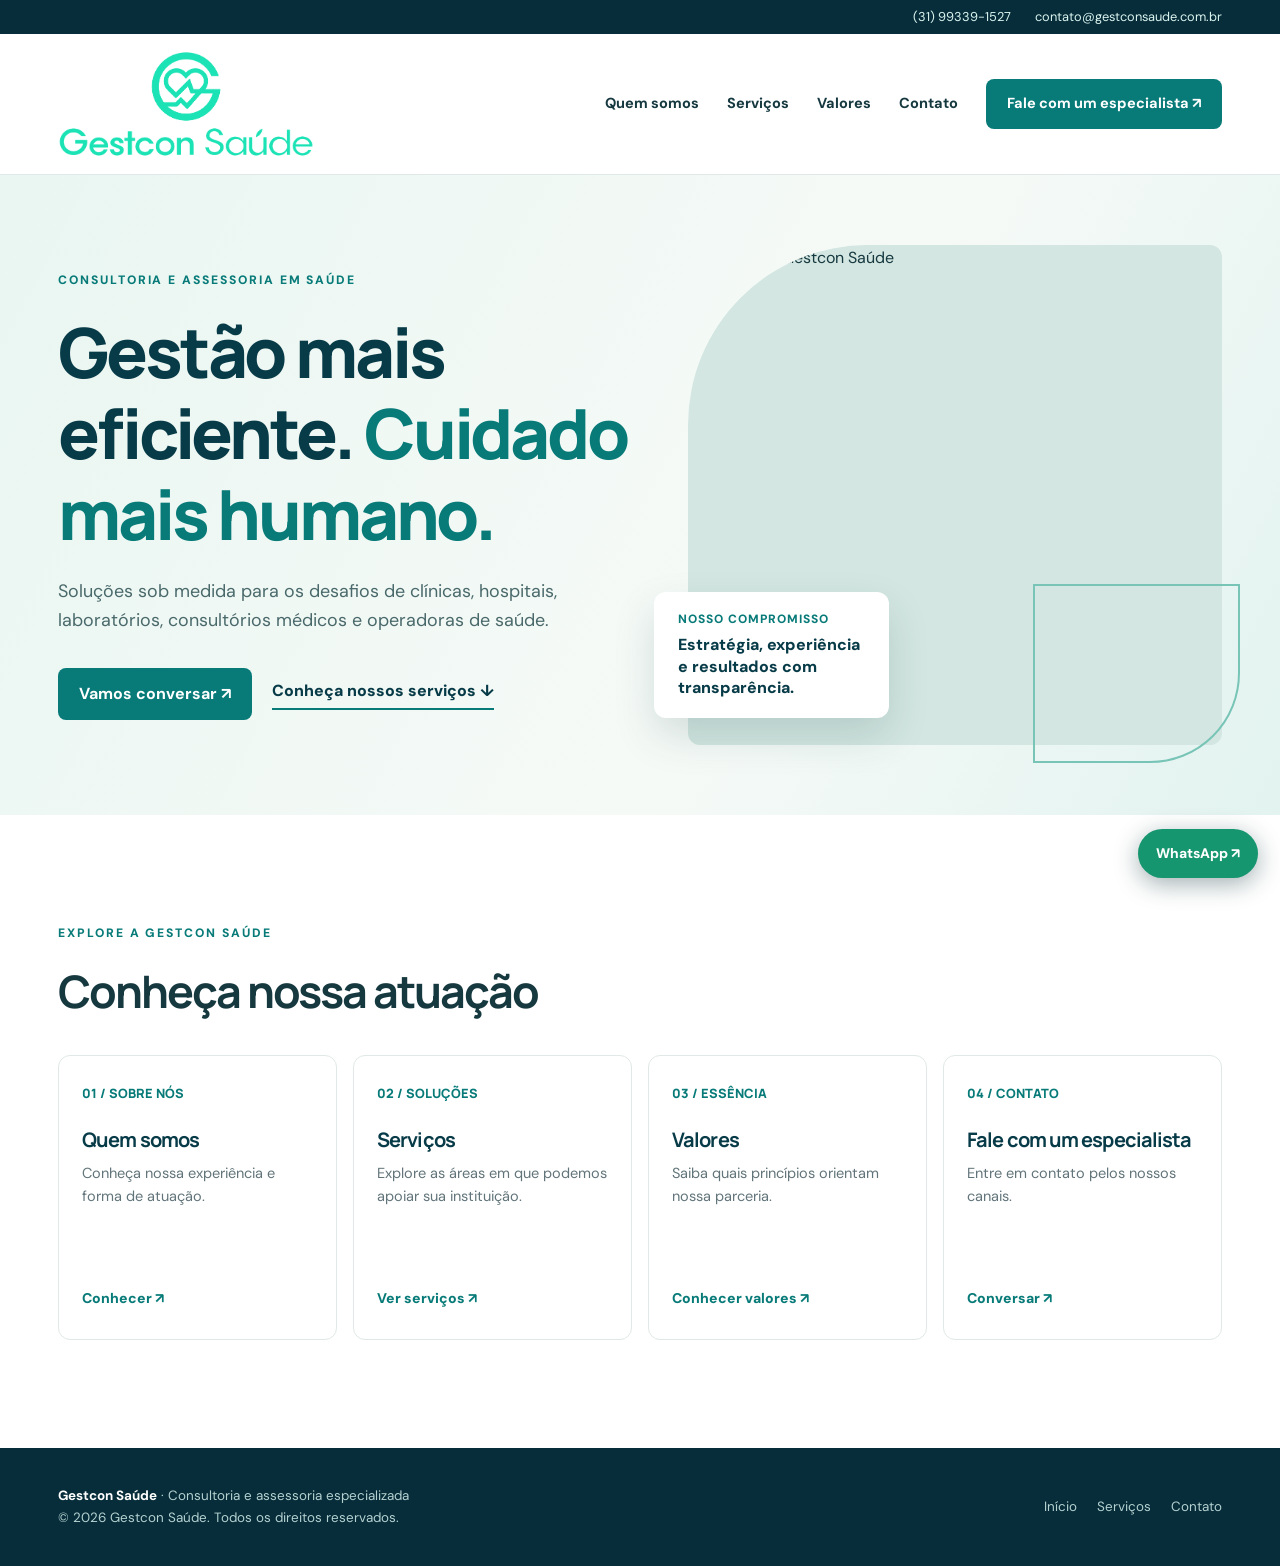
==== index.html @ e2c49685 "Preparar site estatico e deploy no subdominio" ====
<!doctype html><html lang="pt-BR"><head><meta charset="utf-8"><meta name="viewport" content="width=device-width,initial-scale=1"><meta name="theme-color" content="#083b48"><meta name="description" content="Consultoria e assessoria em gestão de saúde para instituições de saúde."><title>Início | Gestcon Saúde</title><link rel="preconnect" href="https://fonts.googleapis.com"><link rel="preconnect" href="https://fonts.gstatic.com" crossorigin><link href="https://fonts.googleapis.com/css2?family=DM+Sans:wght@400;500;600;700&family=Manrope:wght@400;500;600;700;800&display=swap" rel="stylesheet"><link rel="stylesheet" href="styles.css"></head><body><a class="skip" href="#conteudo">Pular para o conteúdo</a><div class="top"><div class="wrap"><a href="tel:+5531993391527">(31) 99339-1527</a><a href="mailto:contato@gestconsaude.com.br">contato@gestconsaude.com.br</a></div></div><header><div class="wrap nav"><a class="brand" href="index.html" aria-label="Gestcon Saúde — início"><img class="logo" src="logo-gestcon-transparent.png" alt="Gestcon Saúde"></a><button class="menu-toggle" type="button" aria-label="Abrir menu" aria-expanded="false" aria-controls="navlinks">☰</button><nav class="links" id="navlinks" aria-label="Navegação principal"><a href="quem-somos.html">Quem somos</a><a href="servicos.html">Serviços</a><a href="valores.html">Valores</a><a href="fale-com-especialista.html">Contato</a><a class="btn" href="fale-com-especialista.html">Fale com um especialista ↗</a></nav></div></header><main id="conteudo"><section class="hero" id="inicio"><div class="wrap hero-grid"><div><div class="eyebrow">Consultoria e assessoria em saúde</div><h1>Gestão mais eficiente. <em>Cuidado mais humano.</em></h1><p class="lead">Soluções sob medida para os desafios de clínicas, hospitais, laboratórios, consultórios médicos e operadoras de saúde.</p><div class="actions"><a class="btn" href="fale-com-especialista.html">Vamos conversar ↗</a><a class="textlink" href="servicos.html">Conheça nossos serviços ↓</a></div></div><div class="hero-art"><img src="https://gestconsaude.com.br/wp-content/uploads/elementor/thumbs/GestComSaude_0085-scaled-qq9z5gsfuno8wffjqw9uikpy62csngmiunzfw0w79u.jpg" alt="Equipe da Gestcon Saúde" loading="eager"><div class="float"><span>Nosso compromisso</span>Estratégia, experiência e resultados com transparência.</div></div></div></section><section class="section"><div class="wrap"><div class="eyebrow">Explore a Gestcon Saúde</div><h2>Conheça nossa atuação</h2><div class="cards"><article class="card"><span class="num">01 / SOBRE NÓS</span><h3>Quem somos</h3><p>Conheça nossa experiência e forma de atuação.</p><a href="quem-somos.html">Conhecer ↗</a></article><article class="card"><span class="num">02 / SOLUÇÕES</span><h3>Serviços</h3><p>Explore as áreas em que podemos apoiar sua instituição.</p><a href="servicos.html">Ver serviços ↗</a></article><article class="card"><span class="num">03 / ESSÊNCIA</span><h3>Valores</h3><p>Saiba quais princípios orientam nossa parceria.</p><a href="valores.html">Conhecer valores ↗</a></article><article class="card"><span class="num">04 / CONTATO</span><h3>Fale com um especialista</h3><p>Entre em contato pelos nossos canais.</p><a href="fale-com-especialista.html">Conversar ↗</a></article></div></div></section></main><footer class="footer"><div class="wrap"><div><strong>Gestcon Saúde</strong> · Consultoria e assessoria especializada<br>© <span id="year">2026</span> Gestcon Saúde. Todos os direitos reservados.</div><nav aria-label="Links do rodapé"><a href="index.html">Início</a><a href="servicos.html">Serviços</a><a href="fale-com-especialista.html">Contato</a></nav></div></footer><a class="wa" href="https://api.whatsapp.com/send?phone=5531993391527&amp;text=Ol%C3%A1%21" target="_blank" rel="noopener noreferrer" aria-label="Fale conosco pelo WhatsApp">WhatsApp ↗</a><script src="site.js" defer></script></body></html>
---- styles.css ----
:root{--navy:#083b48;--deep:#062d39;--teal:#087b79;--mint:#d8f3ec;--cream:#f7f9f7;--ink:#163940;--muted:#61747a;--line:#e0e9e7}*{box-sizing:border-box}html{scroll-behavior:smooth}body{margin:0;color:var(--ink);background:#fff;font-family:'DM Sans',sans-serif;line-height:1.65}h1,h2,h3,p{margin-top:0}h1,h2,h3{font-family:Manrope,sans-serif;line-height:1.17;letter-spacing:-.045em}h1{font-size:clamp(2.7rem,5.4vw,5.3rem);font-weight:800}h2{font-size:clamp(2rem,3.5vw,3.5rem)}h3{font-size:1.25rem}a{color:inherit;text-decoration:none}button{font:inherit}.wrap{max-width:1220px;margin:auto;padding:0 28px}.skip{position:absolute;left:-999px;top:0;background:white;padding:10px;z-index:20}.skip:focus{left:10px}.top{background:var(--deep);color:#dbf4f0;font-size:.8rem}.top .wrap{min-height:34px;display:flex;justify-content:flex-end;align-items:center;gap:24px}.top a:hover,.footer a:hover{text-decoration:underline}header{position:sticky;top:0;z-index:10;background:rgba(255,255,255,.97);border-bottom:1px solid var(--line);backdrop-filter:blur(12px)}.nav{height:140px;display:flex;align-items:center;justify-content:space-between;gap:20px}.brand{display:flex;align-items:center;gap:10px;font:800 1.18rem Manrope;color:var(--navy);letter-spacing:-.05em}.mark{width:38px;height:38px;display:grid;place-items:center;border-radius:12px;background:var(--teal);color:white;font-size:1.5rem;font-weight:500}.links{display:flex;align-items:center;gap:28px;font-size:.91rem;font-weight:700}.links a:hover{color:var(--teal)}.btn{display:inline-flex;align-items:center;justify-content:center;gap:9px;background:var(--teal);color:#fff!important;border-radius:8px;padding:13px 21px;font-weight:700;transition:transform .2s,background .2s}.btn:hover{background:#096663;transform:translateY(-2px)}.btn.light{background:white;color:var(--navy)!important}.menu-toggle{display:none;background:none;border:0;font-size:1.8rem;color:var(--navy)}.hero{background:linear-gradient(118deg,#e9f6f1 0%,#f6faf7 60%,#e2f3f0 100%);overflow:hidden}.hero-grid{display:grid;grid-template-columns:1.04fr .96fr;align-items:center;min-height:640px;gap:52px;padding-top:64px;padding-bottom:64px}.eyebrow{text-transform:uppercase;color:var(--teal);font-size:.76rem;font-weight:800;letter-spacing:.16em;margin-bottom:22px}.hero h1{color:var(--navy);margin-bottom:22px}.hero h1 em{font-style:normal;color:var(--teal)}.lead{font-size:1.12rem;color:#4a696b;max-width:570px}.actions{display:flex;flex-wrap:wrap;align-items:center;gap:20px;margin-top:32px}.textlink{font-weight:800;color:var(--navy);border-bottom:2px solid var(--teal);padding-bottom:3px}.hero-art{position:relative}.hero-art img{width:100%;height:500px;object-fit:cover;object-position:center;border-radius:180px 12px 12px 12px;display:block;background:#d3e6e1}.hero-art:after{content:"";position:absolute;right:-18px;bottom:-18px;width:38%;height:35%;border:2px solid #78c5b7;border-radius:0 0 90px 0;z-index:0;pointer-events:none}.float{position:absolute;z-index:1;bottom:27px;left:-34px;background:white;padding:19px 24px;border-radius:12px;box-shadow:0 18px 40px #103f3d25;max-width:235px;font-weight:800;line-height:1.35;color:var(--navy)}.float span{display:block;color:var(--teal);font-size:.75rem;letter-spacing:.08em;text-transform:uppercase;margin-bottom:7px}.strip{background:var(--navy);color:white}.strip .wrap{display:flex;justify-content:space-between;gap:30px;padding-top:23px;padding-bottom:23px}.strip div{font-weight:700;font-size:.9rem}.strip span{color:#8ce0cc;margin-right:12px}.section{padding:108px 0}.sectionhead{display:flex;justify-content:space-between;align-items:end;gap:30px;margin-bottom:40px}.sectionhead p{max-width:455px;color:var(--muted)}.about-grid{display:grid;grid-template-columns:.75fr 1.25fr;gap:85px}.about-grid h2{color:var(--navy)}.about-grid p{color:#4c656a;font-size:1.06rem}.about-grid .quote{border-left:3px solid var(--teal);padding-left:22px;font-weight:700;color:var(--navy);margin-top:27px}.services{background:var(--cream)}.cards{display:grid;grid-template-columns:repeat(4,1fr);gap:16px}.card{background:#fff;border:1px solid var(--line);padding:28px 23px;min-height:285px;display:flex;flex-direction:column;border-radius:12px;transition:transform .2s,box-shadow .2s}.card:hover{transform:translateY(-4px);box-shadow:0 15px 35px #174c4614}.card .num{font:800 .8rem Manrope;color:var(--teal);margin-bottom:26px}.card h3{color:var(--navy);margin-bottom:12px}.card p{font-size:.91rem;color:var(--muted);line-height:1.55}.card a{margin-top:auto;color:var(--teal);font-weight:800;font-size:.88rem}.card a:hover{text-decoration:underline}.values{background:#eaf6f2}.values-grid{display:grid;grid-template-columns:1fr 1fr;align-items:center;gap:65px}.values h2{color:var(--navy)}.pills{display:flex;gap:12px;flex-wrap:wrap}.pills span{background:white;border:1px solid #cbe8df;border-radius:100px;padding:10px 17px;font-weight:700;color:var(--navy);font-size:.9rem}.contact{background:var(--navy);color:white}.contact-grid{display:grid;grid-template-columns:1.2fr .8fr;gap:90px;align-items:center}.contact h2{color:white}.contact p{color:#c2dbd9}.contact .eyebrow{color:#91dcc7}.contactbox{border:1px solid #52757a;padding:33px;border-radius:14px;background:#ffffff0a}.contactbox a:not(.btn){display:block;padding:8px 0;color:#e7f8f4}.contactbox a:hover{text-decoration:underline}.contactbox .btn{margin-top:22px}.footer{background:var(--deep);color:#b5d1d1;padding:37px 0;font-size:.84rem}.footer .wrap{display:flex;justify-content:space-between;align-items:center;gap:20px}.footer strong{color:white}.footer nav{display:flex;gap:20px}.wa{position:fixed;right:22px;bottom:22px;background:#15966f;color:white;border-radius:100px;padding:13px 18px;font-size:.87rem;font-weight:800;box-shadow:0 6px 24px #092e3260;z-index:9}.wa:hover{background:#0c7958}@media(max-width:950px){.cards{grid-template-columns:repeat(2,1fr)}.hero-grid{gap:35px}.hero-art img{height:430px}.strip .wrap{flex-wrap:wrap}.about-grid{gap:40px}}@media(max-width:700px){.top{display:none}.nav{height:110px}.menu-toggle{display:block}.links{display:none;position:absolute;left:0;right:0;top:110px;background:white;padding:20px 28px;box-shadow:0 14px 20px #0001;flex-direction:column;align-items:stretch}.links.open{display:flex}.logo{width:190px;height:auto}.links .btn{align-self:flex-start}.hero-grid,.about-grid,.values-grid,.contact-grid{grid-template-columns:1fr}.hero-grid{padding-top:58px;gap:35px}.hero-art img{height:350px;border-radius:95px 12px 12px 12px}.float{left:10px;bottom:15px}.section{padding:75px 0}.sectionhead{display:block}.cards{grid-template-columns:1fr}.card{min-height:230px}.strip .wrap{gap:15px}.strip div{width:100%}.footer .wrap{display:block}.footer nav{margin-top:14px}.wa{right:12px;bottom:12px}}

.page-intro{background:#eaf6f2;padding:64px 0 52px}.page-intro h1{font-size:clamp(2.4rem,4.5vw,4.3rem);color:var(--navy);margin:0}.page-intro p{max-width:670px;color:#4a696b;margin:15px 0 0}.section[id]{scroll-margin-top:90px}
.logo{width:256px;height:auto;display:block;object-fit:contain;flex:0 0 auto}.brand-name{line-height:1;white-space:nowrap}.brand{line-height:1;display:flex;align-items:center;gap:12px}
.intro{background:#eaf6f2;padding:78px 0 66px}.intro h1{font-size:clamp(2.5rem,5vw,4.8rem);color:var(--navy);max-width:850px;margin:0}.content{display:grid;grid-template-columns:.7fr 1.3fr;gap:90px}.content h2{font-size:clamp(2rem,3.5vw,3.4rem);color:var(--navy);margin:0}.content p{font-size:1.08rem;color:#4c656a;max-width:680px}.quote{border-left:3px solid var(--teal);padding-left:22px;font-weight:700;color:var(--navy)!important}.logo{width:256px;height:auto;display:block;object-fit:contain;flex:0 0 auto}.brand-name{line-height:1;white-space:nowrap}.brand{line-height:1;display:flex;align-items:center;gap:12px}@media(max-width:700px){.nav{position:relative}.content{grid-template-columns:1fr;gap:30px}}
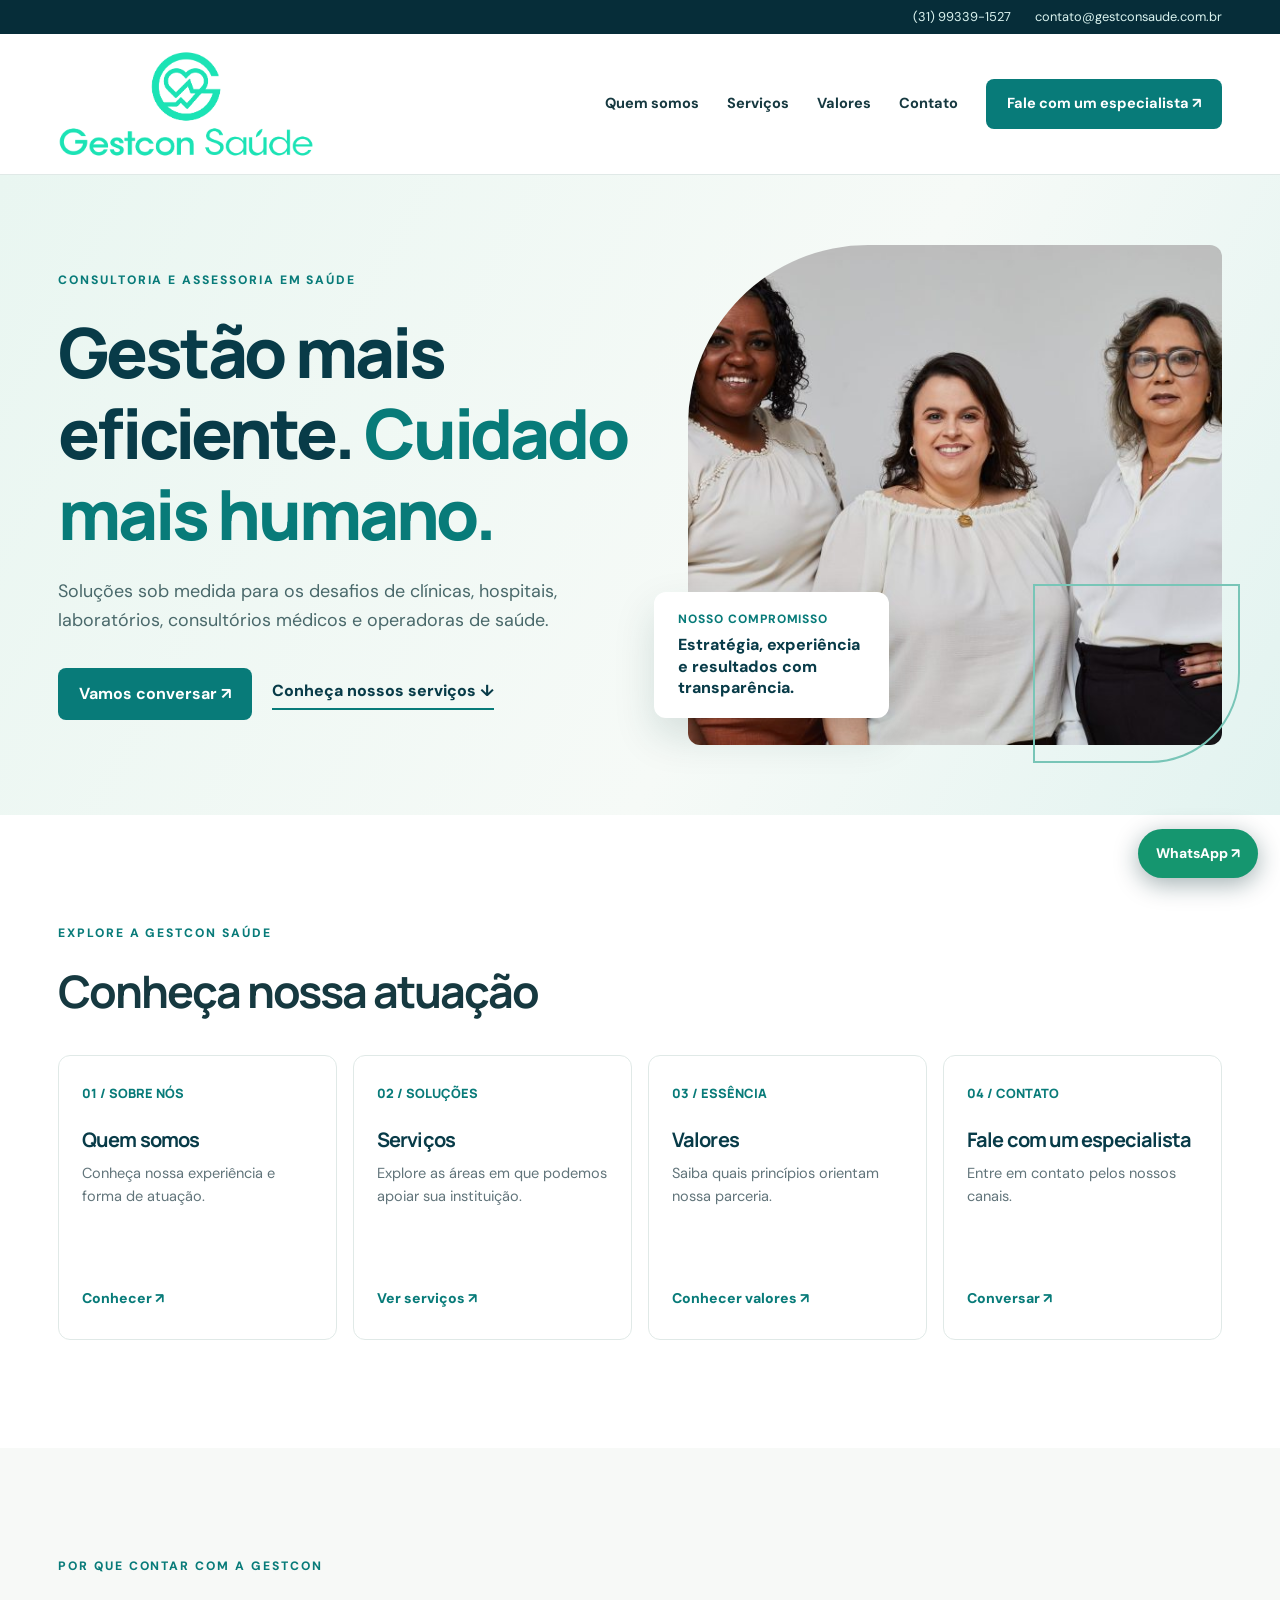
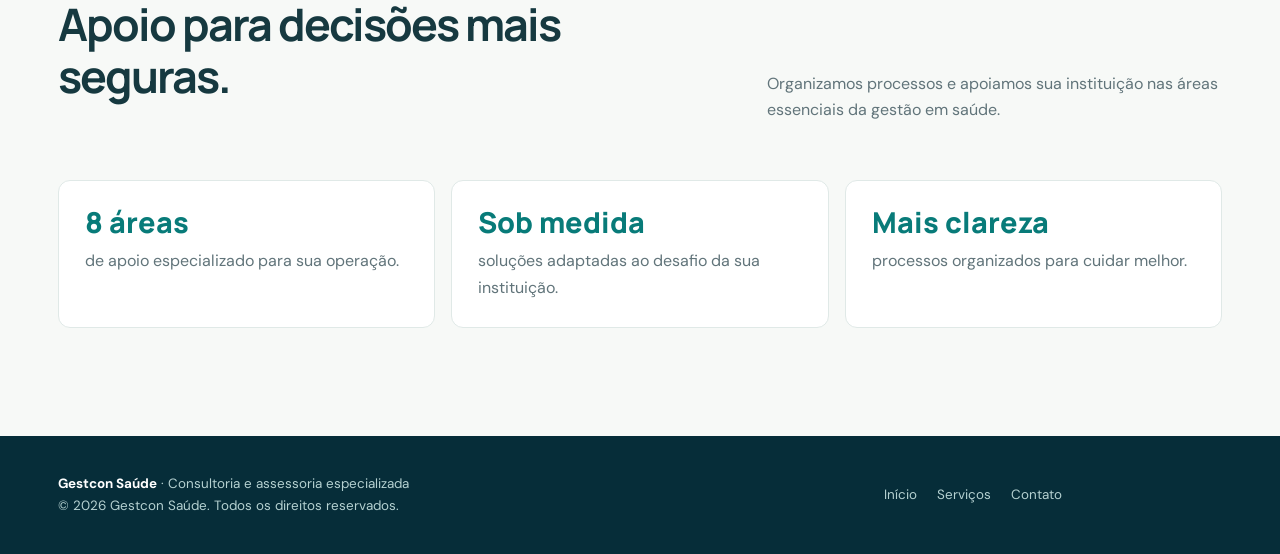
==== commit 2b07ecb9: "Melhora SEO conversao performance e acessibilidade" ====
--- a/index.html
+++ b/index.html
@@ -1,4 +1,4 @@
-<!doctype html><html lang="pt-BR"><head><meta charset="utf-8"><meta name="viewport" content="width=device-width,initial-scale=1"><meta name="theme-color" content="#083b48"><meta name="description" content="Consultoria e assessoria em gestão de saúde para instituições de saúde."><title>Início | Gestcon Saúde</title><link rel="preconnect" href="https://fonts.googleapis.com"><link rel="preconnect" href="https://fonts.gstatic.com" crossorigin><link href="https://fonts.googleapis.com/css2?family=DM+Sans:wght@400;500;600;700&family=Manrope:wght@400;500;600;700;800&display=swap" rel="stylesheet"><link rel="stylesheet" href="styles.css"></head><body><a class="skip" href="#conteudo">Pular para o conteúdo</a><div class="top"><div class="wrap"><a href="tel:+5531993391527">(31) 99339-1527</a><a href="mailto:contato@gestconsaude.com.br">contato@gestconsaude.com.br</a></div></div><header><div class="wrap nav"><a class="brand" href="index.html" aria-label="Gestcon Saúde — início"><img class="logo" src="logo-gestcon-transparent.png" alt="Gestcon Saúde"></a><button class="menu-toggle" type="button" aria-label="Abrir menu" aria-expanded="false" aria-controls="navlinks">☰</button><nav class="links" id="navlinks" aria-label="Navegação principal"><a href="quem-somos.html">Quem somos</a><a href="servicos.html">Serviços</a><a href="valores.html">Valores</a><a href="fale-com-especialista.html">Contato</a><a class="btn" href="fale-com-especialista.html">Fale com um especialista ↗</a></nav></div></header><main id="conteudo"><section class="hero" id="inicio"><div class="wrap hero-grid"><div><div class="eyebrow">Consultoria e assessoria em saúde</div><h1>Gestão mais eficiente. <em>Cuidado mais humano.</em></h1><p class="lead">Soluções sob medida para os desafios de clínicas, hospitais, laboratórios, consultórios médicos e operadoras de saúde.</p><div class="actions"><a class="btn" href="fale-com-especialista.html">Vamos conversar ↗</a><a class="textlink" href="servicos.html">Conheça nossos serviços ↓</a></div></div><div class="hero-art"><img src="https://gestconsaude.com.br/wp-content/uploads/elementor/thumbs/GestComSaude_0085-scaled-qq9z5gsfuno8wffjqw9uikpy62csngmiunzfw0w79u.jpg" alt="Equipe da Gestcon Saúde" loading="eager"><div class="float"><span>Nosso compromisso</span>Estratégia, experiência e resultados com transparência.</div></div></div></section><section class="section"><div class="wrap"><div class="eyebrow">Explore a Gestcon Saúde</div><h2>Conheça nossa atuação</h2><div class="cards"><article class="card"><span class="num">01 / SOBRE NÓS</span><h3>Quem somos</h3><p>Conheça nossa experiência e forma de atuação.</p><a href="quem-somos.html">Conhecer ↗</a></article><article class="card"><span class="num">02 / SOLUÇÕES</span><h3>Serviços</h3><p>Explore as áreas em que podemos apoiar sua instituição.</p><a href="servicos.html">Ver serviços ↗</a></article><article class="card"><span class="num">03 / ESSÊNCIA</span><h3>Valores</h3><p>Saiba quais princípios orientam nossa parceria.</p><a href="valores.html">Conhecer valores ↗</a></article><article class="card"><span class="num">04 / CONTATO</span><h3>Fale com um especialista</h3><p>Entre em contato pelos nossos canais.</p><a href="fale-com-especialista.html">Conversar ↗</a></article></div></div></section></main><footer class="footer"><div class="wrap"><div><strong>Gestcon Saúde</strong> · Consultoria e assessoria especializada<br>© <span id="year">2026</span> Gestcon Saúde. Todos os direitos reservados.</div><nav aria-label="Links do rodapé"><a href="index.html">Início</a><a href="servicos.html">Serviços</a><a href="fale-com-especialista.html">Contato</a></nav></div></footer><a class="wa" href="https://api.whatsapp.com/send?phone=5531993391527&amp;text=Ol%C3%A1%21" target="_blank" rel="noopener noreferrer" aria-label="Fale conosco pelo WhatsApp">WhatsApp ↗</a><script src="site.js" defer></script></body></html>
+<!doctype html><html lang="pt-BR"><head><meta charset="utf-8"><meta name="viewport" content="width=device-width,initial-scale=1"><meta name="theme-color" content="#083b48"><meta name="description" content="Consultoria e assessoria em gestão de saúde para instituições de saúde."><title>Início | Gestcon Saúde</title><link rel="icon" type="image/png" href="favicon.png"><meta property="og:type" content="website"><meta property="og:locale" content="pt_BR"><meta property="og:site_name" content="Gestcon Saúde"><meta property="og:title" content="Início | Gestcon Saúde"><meta property="og:description" content="Consultoria e assessoria em gestão de saúde para instituições de saúde."><meta property="og:image" content="https://gestconsaude.com.br/hero-gestcon.jpg"><meta property="og:image:alt" content="Equipe da Gestcon Saúde"><meta name="twitter:card" content="summary_large_image"><link rel="canonical" href="https://gestconsaude.com.br/"><link rel="preconnect" href="https://fonts.googleapis.com"><link rel="preconnect" href="https://fonts.gstatic.com" crossorigin><link href="https://fonts.googleapis.com/css2?family=DM+Sans:wght@400;500;600;700&family=Manrope:wght@400;500;600;700;800&display=swap" rel="stylesheet"><link rel="stylesheet" href="styles.css"><link rel="stylesheet" href="home.css"><script type="application/ld+json">{"@context":"https://schema.org","@type":"Organization","name":"Gestcon Saúde","url":"https://gestconsaude.com.br/","logo":"https://gestconsaude.com.br/logo-gestcon-transparent.png","email":"contato@gestconsaude.com.br","telephone":"+55 31 99339-1527","description":"Consultoria e assessoria em gestão de saúde."}</script></head><body class="home-page"><a class="skip" href="#conteudo">Pular para o conteúdo</a><div class="top"><div class="wrap"><a href="tel:+5531993391527">(31) 99339-1527</a><a href="mailto:contato@gestconsaude.com.br">contato@gestconsaude.com.br</a></div></div><header><div class="wrap nav"><a class="brand" href="index.html" aria-label="Gestcon Saúde — início"><img class="logo" src="logo-gestcon-transparent.png" alt="Gestcon Saúde"></a><button class="menu-toggle" type="button" aria-label="Abrir menu" aria-expanded="false" aria-controls="navlinks">☰</button><nav class="links" id="navlinks" aria-label="Navegação principal"><a href="quem-somos.html">Quem somos</a><a href="servicos.html">Serviços</a><a href="valores.html">Valores</a><a href="fale-com-especialista.html">Contato</a><a class="btn" href="fale-com-especialista.html">Fale com um especialista ↗</a></nav></div></header><main id="conteudo"><section class="hero" id="inicio"><div class="wrap hero-grid"><div><div class="eyebrow">Consultoria e assessoria em saúde</div><h1>Gestão mais eficiente. <em>Cuidado mais humano.</em></h1><p class="lead">Soluções sob medida para os desafios de clínicas, hospitais, laboratórios, consultórios médicos e operadoras de saúde.</p><div class="actions"><a class="btn" href="fale-com-especialista.html">Vamos conversar ↗</a><a class="textlink" href="servicos.html">Conheça nossos serviços ↓</a></div></div><div class="hero-art"><img src="hero-gestcon.jpg" alt="Equipe da Gestcon Saúde" loading="eager"><div class="float"><span>Nosso compromisso</span>Estratégia, experiência e resultados com transparência.</div></div></div></section><section class="section"><div class="wrap"><div class="eyebrow">Explore a Gestcon Saúde</div><h2>Conheça nossa atuação</h2><div class="cards"><article class="card"><span class="num">01 / SOBRE NÓS</span><h3>Quem somos</h3><p>Conheça nossa experiência e forma de atuação.</p><a href="quem-somos.html">Conhecer ↗</a></article><article class="card"><span class="num">02 / SOLUÇÕES</span><h3>Serviços</h3><p>Explore as áreas em que podemos apoiar sua instituição.</p><a href="servicos.html">Ver serviços ↗</a></article><article class="card"><span class="num">03 / ESSÊNCIA</span><h3>Valores</h3><p>Saiba quais princípios orientam nossa parceria.</p><a href="valores.html">Conhecer valores ↗</a></article><article class="card"><span class="num">04 / CONTATO</span><h3>Fale com um especialista</h3><p>Entre em contato pelos nossos canais.</p><a href="fale-com-especialista.html">Conversar ↗</a></article></div></div></section><section class="section proof"><div class="wrap"><div class="sectionhead"><div><div class="eyebrow">Por que contar com a Gestcon</div><h2>Apoio para decisões mais seguras.</h2></div><p>Organizamos processos e apoiamos sua instituição nas áreas essenciais da gestão em saúde.</p></div><div class="proof-grid"><div class="proof-item"><strong>8 áreas</strong><span>de apoio especializado para sua operação.</span></div><div class="proof-item"><strong>Sob medida</strong><span>soluções adaptadas ao desafio da sua instituição.</span></div><div class="proof-item"><strong>Mais clareza</strong><span>processos organizados para cuidar melhor.</span></div></div></div></section></main><footer class="footer"><div class="wrap"><div><strong>Gestcon Saúde</strong> · Consultoria e assessoria especializada<br>© <span id="year">2026</span> Gestcon Saúde. Todos os direitos reservados.</div><nav aria-label="Links do rodapé"><a href="index.html">Início</a><a href="servicos.html">Serviços</a><a href="fale-com-especialista.html">Contato</a></nav></div></footer><a class="wa" href="https://api.whatsapp.com/send?phone=5531993391527&amp;text=Ol%C3%A1%21" target="_blank" rel="noopener noreferrer" aria-label="Fale conosco pelo WhatsApp">WhatsApp ↗</a><script src="site.js" defer></script></body></html>
 
 
 
@@ -7,3 +7,4 @@
 
 
 
+
--- a/styles.css
+++ b/styles.css
@@ -1,5 +1,5 @@
 
-:root{--navy:#083b48;--deep:#062d39;--teal:#087b79;--mint:#d8f3ec;--cream:#f7f9f7;--ink:#163940;--muted:#61747a;--line:#e0e9e7}*{box-sizing:border-box}html{scroll-behavior:smooth}body{margin:0;color:var(--ink);background:#fff;font-family:'DM Sans',sans-serif;line-height:1.65}h1,h2,h3,p{margin-top:0}h1,h2,h3{font-family:Manrope,sans-serif;line-height:1.17;letter-spacing:-.045em}h1{font-size:clamp(2.7rem,5.4vw,5.3rem);font-weight:800}h2{font-size:clamp(2rem,3.5vw,3.5rem)}h3{font-size:1.25rem}a{color:inherit;text-decoration:none}button{font:inherit}.wrap{max-width:1220px;margin:auto;padding:0 28px}.skip{position:absolute;left:-999px;top:0;background:white;padding:10px;z-index:20}.skip:focus{left:10px}.top{background:var(--deep);color:#dbf4f0;font-size:.8rem}.top .wrap{min-height:34px;display:flex;justify-content:flex-end;align-items:center;gap:24px}.top a:hover,.footer a:hover{text-decoration:underline}header{position:sticky;top:0;z-index:10;background:rgba(255,255,255,.97);border-bottom:1px solid var(--line);backdrop-filter:blur(12px)}.nav{height:140px;display:flex;align-items:center;justify-content:space-between;gap:20px}.brand{display:flex;align-items:center;gap:10px;font:800 1.18rem Manrope;color:var(--navy);letter-spacing:-.05em}.mark{width:38px;height:38px;display:grid;place-items:center;border-radius:12px;background:var(--teal);color:white;font-size:1.5rem;font-weight:500}.links{display:flex;align-items:center;gap:28px;font-size:.91rem;font-weight:700}.links a:hover{color:var(--teal)}.btn{display:inline-flex;align-items:center;justify-content:center;gap:9px;background:var(--teal);color:#fff!important;border-radius:8px;padding:13px 21px;font-weight:700;transition:transform .2s,background .2s}.btn:hover{background:#096663;transform:translateY(-2px)}.btn.light{background:white;color:var(--navy)!important}.menu-toggle{display:none;background:none;border:0;font-size:1.8rem;color:var(--navy)}.hero{background:linear-gradient(118deg,#e9f6f1 0%,#f6faf7 60%,#e2f3f0 100%);overflow:hidden}.hero-grid{display:grid;grid-template-columns:1.04fr .96fr;align-items:center;min-height:640px;gap:52px;padding-top:64px;padding-bottom:64px}.eyebrow{text-transform:uppercase;color:var(--teal);font-size:.76rem;font-weight:800;letter-spacing:.16em;margin-bottom:22px}.hero h1{color:var(--navy);margin-bottom:22px}.hero h1 em{font-style:normal;color:var(--teal)}.lead{font-size:1.12rem;color:#4a696b;max-width:570px}.actions{display:flex;flex-wrap:wrap;align-items:center;gap:20px;margin-top:32px}.textlink{font-weight:800;color:var(--navy);border-bottom:2px solid var(--teal);padding-bottom:3px}.hero-art{position:relative}.hero-art img{width:100%;height:500px;object-fit:cover;object-position:center;border-radius:180px 12px 12px 12px;display:block;background:#d3e6e1}.hero-art:after{content:"";position:absolute;right:-18px;bottom:-18px;width:38%;height:35%;border:2px solid #78c5b7;border-radius:0 0 90px 0;z-index:0;pointer-events:none}.float{position:absolute;z-index:1;bottom:27px;left:-34px;background:white;padding:19px 24px;border-radius:12px;box-shadow:0 18px 40px #103f3d25;max-width:235px;font-weight:800;line-height:1.35;color:var(--navy)}.float span{display:block;color:var(--teal);font-size:.75rem;letter-spacing:.08em;text-transform:uppercase;margin-bottom:7px}.strip{background:var(--navy);color:white}.strip .wrap{display:flex;justify-content:space-between;gap:30px;padding-top:23px;padding-bottom:23px}.strip div{font-weight:700;font-size:.9rem}.strip span{color:#8ce0cc;margin-right:12px}.section{padding:108px 0}.sectionhead{display:flex;justify-content:space-between;align-items:end;gap:30px;margin-bottom:40px}.sectionhead p{max-width:455px;color:var(--muted)}.about-grid{display:grid;grid-template-columns:.75fr 1.25fr;gap:85px}.about-grid h2{color:var(--navy)}.about-grid p{color:#4c656a;font-size:1.06rem}.about-grid .quote{border-left:3px solid var(--teal);padding-left:22px;font-weight:700;color:var(--navy);margin-top:27px}.services{background:var(--cream)}.cards{display:grid;grid-template-columns:repeat(4,1fr);gap:16px}.card{background:#fff;border:1px solid var(--line);padding:28px 23px;min-height:285px;display:flex;flex-direction:column;border-radius:12px;transition:transform .2s,box-shadow .2s}.card:hover{transform:translateY(-4px);box-shadow:0 15px 35px #174c4614}.card .num{font:800 .8rem Manrope;color:var(--teal);margin-bottom:26px}.card h3{color:var(--navy);margin-bottom:12px}.card p{font-size:.91rem;color:var(--muted);line-height:1.55}.card a{margin-top:auto;color:var(--teal);font-weight:800;font-size:.88rem}.card a:hover{text-decoration:underline}.values{background:#eaf6f2}.values-grid{display:grid;grid-template-columns:1fr 1fr;align-items:center;gap:65px}.values h2{color:var(--navy)}.pills{display:flex;gap:12px;flex-wrap:wrap}.pills span{background:white;border:1px solid #cbe8df;border-radius:100px;padding:10px 17px;font-weight:700;color:var(--navy);font-size:.9rem}.contact{background:var(--navy);color:white}.contact-grid{display:grid;grid-template-columns:1.2fr .8fr;gap:90px;align-items:center}.contact h2{color:white}.contact p{color:#c2dbd9}.contact .eyebrow{color:#91dcc7}.contactbox{border:1px solid #52757a;padding:33px;border-radius:14px;background:#ffffff0a}.contactbox a:not(.btn){display:block;padding:8px 0;color:#e7f8f4}.contactbox a:hover{text-decoration:underline}.contactbox .btn{margin-top:22px}.footer{background:var(--deep);color:#b5d1d1;padding:37px 0;font-size:.84rem}.footer .wrap{display:flex;justify-content:space-between;align-items:center;gap:20px}.footer strong{color:white}.footer nav{display:flex;gap:20px}.wa{position:fixed;right:22px;bottom:22px;background:#15966f;color:white;border-radius:100px;padding:13px 18px;font-size:.87rem;font-weight:800;box-shadow:0 6px 24px #092e3260;z-index:9}.wa:hover{background:#0c7958}@media(max-width:950px){.cards{grid-template-columns:repeat(2,1fr)}.hero-grid{gap:35px}.hero-art img{height:430px}.strip .wrap{flex-wrap:wrap}.about-grid{gap:40px}}@media(max-width:700px){.top{display:none}.nav{height:110px}.menu-toggle{display:block}.links{display:none;position:absolute;left:0;right:0;top:110px;background:white;padding:20px 28px;box-shadow:0 14px 20px #0001;flex-direction:column;align-items:stretch}.links.open{display:flex}.logo{width:190px;height:auto}.links .btn{align-self:flex-start}.hero-grid,.about-grid,.values-grid,.contact-grid{grid-template-columns:1fr}.hero-grid{padding-top:58px;gap:35px}.hero-art img{height:350px;border-radius:95px 12px 12px 12px}.float{left:10px;bottom:15px}.section{padding:75px 0}.sectionhead{display:block}.cards{grid-template-columns:1fr}.card{min-height:230px}.strip .wrap{gap:15px}.strip div{width:100%}.footer .wrap{display:block}.footer nav{margin-top:14px}.wa{right:12px;bottom:12px}}
+:root{--navy:#083b48;--deep:#062d39;--teal:#087b79;--mint:#d8f3ec;--cream:#f7f9f7;--ink:#163940;--muted:#61747a;--line:#e0e9e7}*{box-sizing:border-box}html{scroll-behavior:smooth}body{margin:0;color:var(--ink);background:#fff;font-family:'DM Sans',sans-serif;line-height:1.65}h1,h2,h3,p{margin-top:0}h1,h2,h3{font-family:Manrope,sans-serif;line-height:1.17;letter-spacing:-.045em}h1{font-size:clamp(2.7rem,5.4vw,5.3rem);font-weight:800}h2{font-size:clamp(2rem,3.5vw,3.5rem)}h3{font-size:1.25rem}a{color:inherit;text-decoration:none}button{font:inherit}.wrap{max-width:1220px;margin:auto;padding:0 28px}.skip{position:absolute;left:-999px;top:0;background:white;padding:10px;z-index:20}.skip:focus{left:10px}.top{background:var(--deep);color:#dbf4f0;font-size:.8rem}.top .wrap{min-height:34px;display:flex;justify-content:flex-end;align-items:center;gap:24px}.top a:hover,.footer a:hover{text-decoration:underline}header{position:sticky;top:0;z-index:10;background:rgba(255,255,255,.97);border-bottom:1px solid var(--line);backdrop-filter:blur(12px)}.nav{height:140px;display:flex;align-items:center;justify-content:space-between;gap:20px}.brand{display:flex;align-items:center;gap:10px;font:800 1.18rem Manrope;color:var(--navy);letter-spacing:-.05em}.mark{width:38px;height:38px;display:grid;place-items:center;border-radius:12px;background:var(--teal);color:white;font-size:1.5rem;font-weight:500}.links{display:flex;align-items:center;gap:28px;font-size:.91rem;font-weight:700}.links a:hover{color:var(--teal)}.btn{display:inline-flex;align-items:center;justify-content:center;gap:9px;background:var(--teal);color:#fff!important;border-radius:8px;padding:13px 21px;font-weight:700;transition:transform .2s,background .2s}.btn:hover{background:#096663;transform:translateY(-2px)}.btn.light{background:white;color:var(--navy)!important}.menu-toggle{display:none;background:none;border:0;font-size:1.8rem;color:var(--navy)}.hero{background:linear-gradient(118deg,#e9f6f1 0%,#f6faf7 60%,#e2f3f0 100%);overflow:hidden}.hero-grid{display:grid;grid-template-columns:1.04fr .96fr;align-items:center;min-height:640px;gap:52px;padding-top:64px;padding-bottom:64px}.eyebrow{text-transform:uppercase;color:var(--teal);font-size:.76rem;font-weight:800;letter-spacing:.16em;margin-bottom:22px}.hero h1{color:var(--navy);margin-bottom:22px}.hero h1 em{font-style:normal;color:var(--teal)}.lead{font-size:1.12rem;color:#4a696b;max-width:570px}.actions{display:flex;flex-wrap:wrap;align-items:center;gap:20px;margin-top:32px}.textlink{font-weight:800;color:var(--navy);border-bottom:2px solid var(--teal);padding-bottom:3px}.hero-art{position:relative}.hero-art img{width:100%;height:500px;object-fit:cover;object-position:center;border-radius:180px 12px 12px 12px;display:block;background:#d3e6e1}.hero-art:after{content:"";position:absolute;right:-18px;bottom:-18px;width:38%;height:35%;border:2px solid #78c5b7;border-radius:0 0 90px 0;z-index:0;pointer-events:none}.float{position:absolute;z-index:1;bottom:27px;left:-34px;background:white;padding:19px 24px;border-radius:12px;box-shadow:0 18px 40px #103f3d25;max-width:235px;font-weight:800;line-height:1.35;color:var(--navy);transition:transform .25s ease,box-shadow .25s ease}.float{cursor:pointer;will-change:transform}.hero .float:hover{transform:scale(1.12) translateY(-6px);box-shadow:0 26px 52px #103f3d45;z-index:4}.float span{display:block;color:var(--teal);font-size:.75rem;letter-spacing:.08em;text-transform:uppercase;margin-bottom:7px}.strip{background:var(--navy);color:white}.strip .wrap{display:flex;justify-content:space-between;gap:30px;padding-top:23px;padding-bottom:23px}.strip div{font-weight:700;font-size:.9rem}.strip span{color:#8ce0cc;margin-right:12px}.section{padding:108px 0}.sectionhead{display:flex;justify-content:space-between;align-items:end;gap:30px;margin-bottom:40px}.sectionhead p{max-width:455px;color:var(--muted)}.about-grid{display:grid;grid-template-columns:.75fr 1.25fr;gap:85px}.about-grid h2{color:var(--navy)}.about-grid p{color:#4c656a;font-size:1.06rem}.about-grid .quote{border-left:3px solid var(--teal);padding-left:22px;font-weight:700;color:var(--navy);margin-top:27px}.services{background:var(--cream)}.cards{display:grid;grid-template-columns:repeat(4,1fr);gap:16px}.card{background:#fff;border:1px solid var(--line);padding:28px 23px;min-height:285px;display:flex;flex-direction:column;border-radius:12px;transition:transform .2s,box-shadow .2s,background .2s,border-color .2s}.card:hover{transform:translateY(-4px);box-shadow:0 15px 35px #174c4614;background:#d8f3ec;border-color:#87cdbd}.card .num{font:800 .8rem Manrope;color:var(--teal);margin-bottom:26px}.card h3{color:var(--navy);margin-bottom:12px}.card p{font-size:.91rem;color:var(--muted);line-height:1.55}.card a{margin-top:auto;color:var(--teal);font-weight:800;font-size:.88rem}.card a:hover{text-decoration:underline}.values{background:#eaf6f2}.values-grid{display:grid;grid-template-columns:1fr 1fr;align-items:center;gap:65px}.values h2{color:var(--navy)}.pills{display:flex;gap:12px;flex-wrap:wrap}.pills span{background:white;border:1px solid #cbe8df;border-radius:100px;padding:10px 17px;font-weight:700;color:var(--navy);font-size:.9rem}.contact{background:var(--navy);color:white}.contact-grid{display:grid;grid-template-columns:1.2fr .8fr;gap:90px;align-items:center}.contact h2{color:white}.contact p{color:#c2dbd9}.contact .eyebrow{color:#91dcc7}.contactbox{border:1px solid #52757a;padding:33px;border-radius:14px;background:#ffffff0a}.contactbox a:not(.btn){display:block;padding:8px 0;color:#e7f8f4}.contactbox a:hover{text-decoration:underline}.contactbox .btn{margin-top:22px}.footer{background:var(--deep);color:#b5d1d1;padding:37px 0;font-size:.84rem}.footer .wrap{display:flex;justify-content:space-between;align-items:center;gap:20px}.footer strong{color:white}.footer nav{display:flex;gap:20px;padding-right:160px}.wa{position:fixed;right:22px;bottom:22px;background:#15966f;color:white;border-radius:100px;padding:13px 18px;font-size:.87rem;font-weight:800;box-shadow:0 6px 24px #092e3260;z-index:9}.wa:hover{background:#0c7958}@media(max-width:950px){.cards{grid-template-columns:repeat(2,1fr)}.hero-grid{gap:35px}.hero-art img{height:430px}.strip .wrap{flex-wrap:wrap}.about-grid{gap:40px}}@media(max-width:700px){.top{display:none}.nav{height:110px}.menu-toggle{display:block}.links{display:none;position:absolute;left:0;right:0;top:110px;background:white;padding:20px 28px;box-shadow:0 14px 20px #0001;flex-direction:column;align-items:stretch}.links.open{display:flex}.logo{width:190px;height:auto}.links .btn{align-self:flex-start}.hero-grid,.about-grid,.values-grid,.contact-grid{grid-template-columns:1fr}.hero-grid{padding-top:58px;gap:35px}.hero-art img{height:350px;border-radius:95px 12px 12px 12px}.float{left:10px;bottom:15px}.section{padding:75px 0}.sectionhead{display:block}.cards{grid-template-columns:1fr}.card{min-height:230px}.strip .wrap{gap:15px}.strip div{width:100%}.footer .wrap{display:block}.footer nav{margin-top:14px;padding-right:0}.wa{right:12px;bottom:12px}}
 
 .page-intro{background:#eaf6f2;padding:64px 0 52px}.page-intro h1{font-size:clamp(2.4rem,4.5vw,4.3rem);color:var(--navy);margin:0}.page-intro p{max-width:670px;color:#4a696b;margin:15px 0 0}.section[id]{scroll-margin-top:90px}
 .logo{width:256px;height:auto;display:block;object-fit:contain;flex:0 0 auto}.brand-name{line-height:1;white-space:nowrap}.brand{line-height:1;display:flex;align-items:center;gap:12px}
@@ -12,3 +12,12 @@
 
 
 
+
+
+
+
+
+
+.service-cta{margin-top:54px;padding:34px 38px;border-radius:14px;background:var(--navy);color:white;display:flex;align-items:center;justify-content:space-between;gap:24px}.service-cta h2{font-size:clamp(1.6rem,3vw,2.5rem);margin:0}.service-cta p{color:#c2dbd9;margin:8px 0 0}.proof{background:var(--cream)}.proof-grid{display:grid;grid-template-columns:repeat(3,1fr);gap:16px}.proof-item{padding:26px;border:1px solid var(--line);border-radius:12px;background:white}.proof-item strong{display:block;color:var(--teal);font:800 1.8rem Manrope;line-height:1.1;margin-bottom:10px}.proof-item span{color:var(--muted)}:focus-visible{outline:3px solid #f2b84b;outline-offset:4px}.btn:focus-visible,.wa:focus-visible{box-shadow:0 0 0 4px #fff,0 0 0 7px #f2b84b}.card:focus-within{border-color:var(--teal);box-shadow:0 0 0 3px #87cdbd66}
+.service-cta{margin-top:54px;padding:34px 38px;border-radius:14px;background:var(--navy);color:white;display:flex;align-items:center;justify-content:space-between;gap:24px}.service-cta h2{font-size:clamp(1.6rem,3vw,2.5rem);margin:0}.service-cta p{color:#c2dbd9;margin:8px 0 0}.proof{background:var(--cream)}.proof-grid{display:grid;grid-template-columns:repeat(3,1fr);gap:16px}.proof-item{padding:26px;border:1px solid var(--line);border-radius:12px;background:white}.proof-item strong{display:block;color:var(--teal);font:800 1.8rem Manrope;line-height:1.1;margin-bottom:10px}.proof-item span{color:var(--muted)}:focus-visible{outline:3px solid #f2b84b;outline-offset:4px}.btn:focus-visible,.wa:focus-visible{box-shadow:0 0 0 4px #fff,0 0 0 7px #f2b84b}.card:focus-within{border-color:var(--teal);box-shadow:0 0 0 3px #87cdbd66}
+@media(max-width:700px){.service-cta{display:block;padding:28px 24px}.service-cta .btn{margin-top:20px}.proof-grid{grid-template-columns:1fr}}
--- a/home.css
+++ b/home.css
@@ -0,0 +1,5 @@
+@keyframes homeFadeUp{from{opacity:0;transform:translateY(22px)}to{opacity:1;transform:translateY(0)}}
+.home-page .hero .eyebrow,.home-page .hero h1,.home-page .hero .lead,.home-page .hero .actions,.home-page .hero-art{opacity:0;animation:homeFadeUp .7s ease-out forwards}
+.home-page .hero .eyebrow{animation-delay:.08s}.home-page .hero h1{animation-delay:.18s}.home-page .hero .lead{animation-delay:.3s}.home-page .hero .actions{animation-delay:.42s}.home-page .hero-art{animation-delay:.24s}
+.home-page main>section:not(.hero) .eyebrow,.home-page main>section:not(.hero) h2,.home-page main>section:not(.hero) .card{opacity:0;animation:homeFadeUp .65s ease-out forwards}.home-page main>section:not(.hero) .eyebrow{animation-delay:.5s}.home-page main>section:not(.hero) h2{animation-delay:.6s}.home-page main>section:not(.hero) .card:nth-child(1){animation-delay:.68s}.home-page main>section:not(.hero) .card:nth-child(2){animation-delay:.78s}.home-page main>section:not(.hero) .card:nth-child(3){animation-delay:.88s}.home-page main>section:not(.hero) .card:nth-child(4){animation-delay:.98s}
+@media(prefers-reduced-motion:reduce){.home-page .hero .eyebrow,.home-page .hero h1,.home-page .hero .lead,.home-page .hero .actions,.home-page .hero-art,.home-page main>section:not(.hero) .eyebrow,.home-page main>section:not(.hero) h2,.home-page main>section:not(.hero) .card{opacity:1;animation:none}}
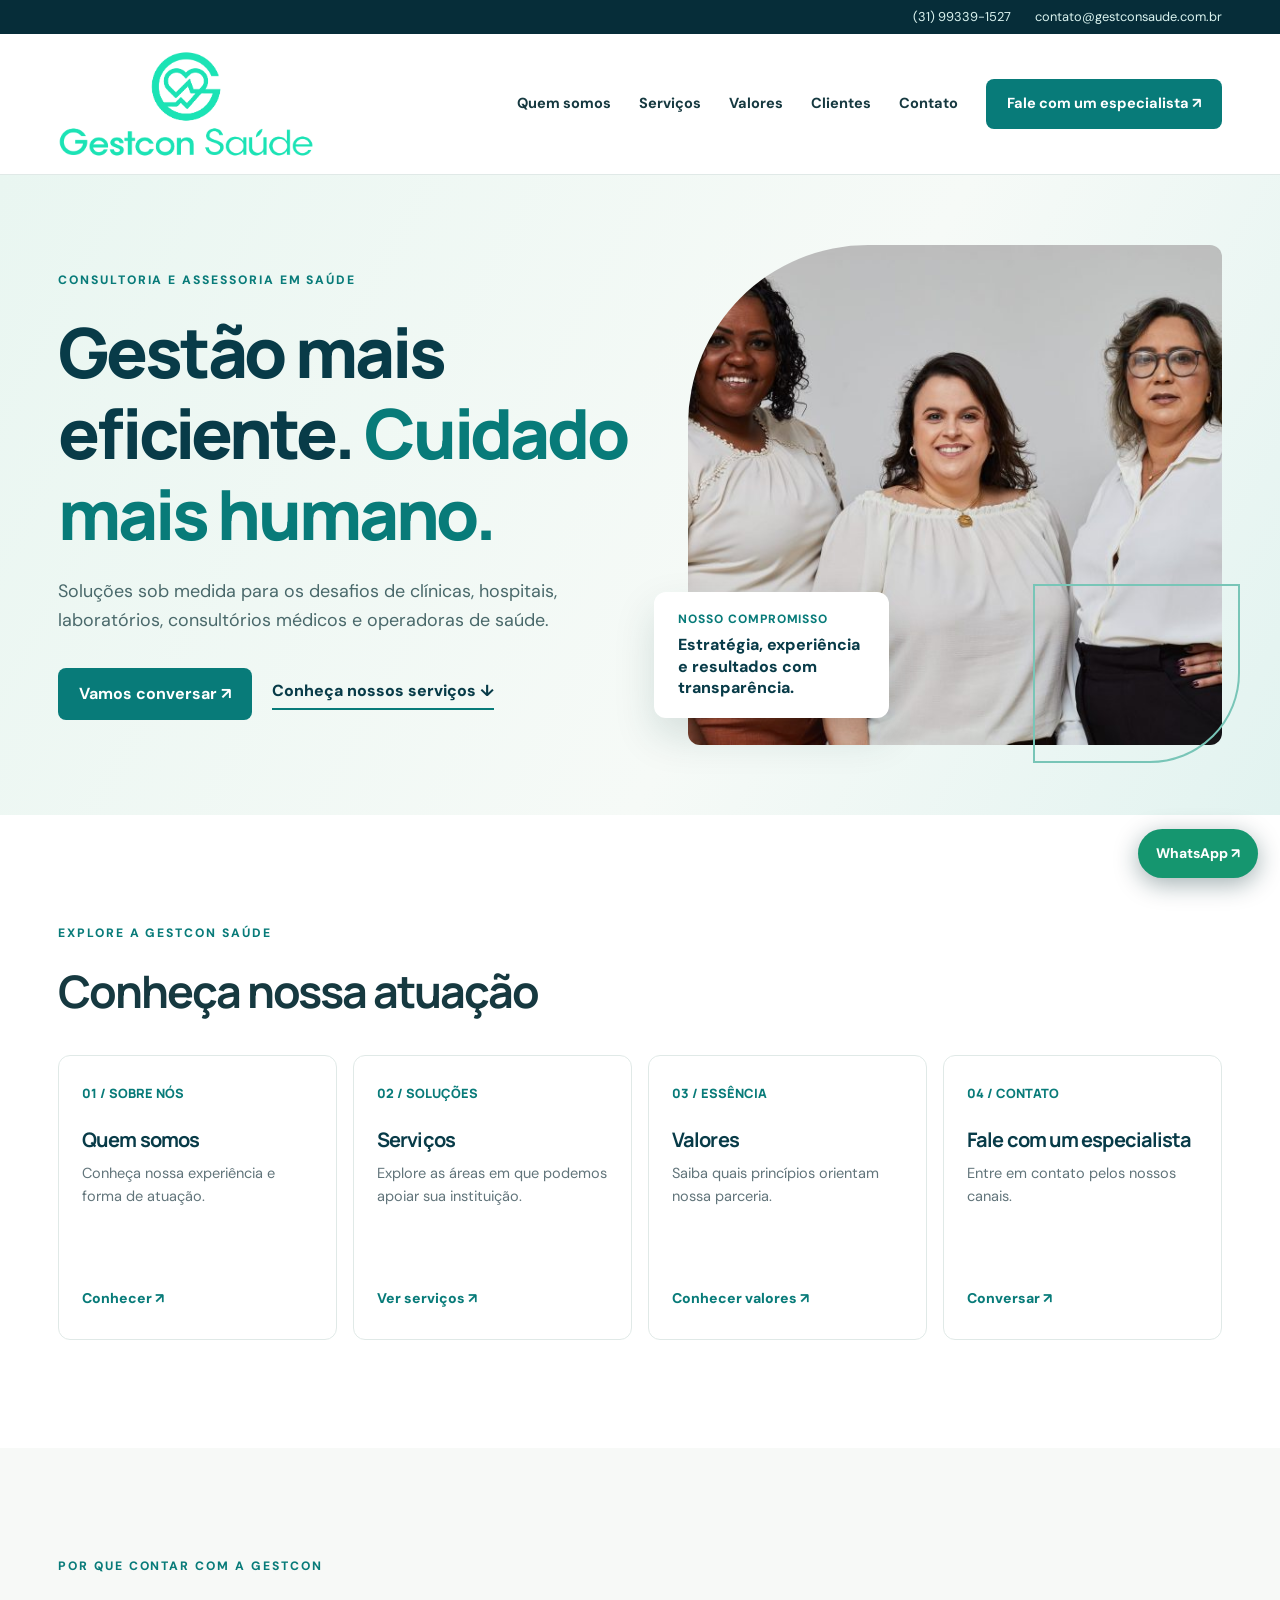
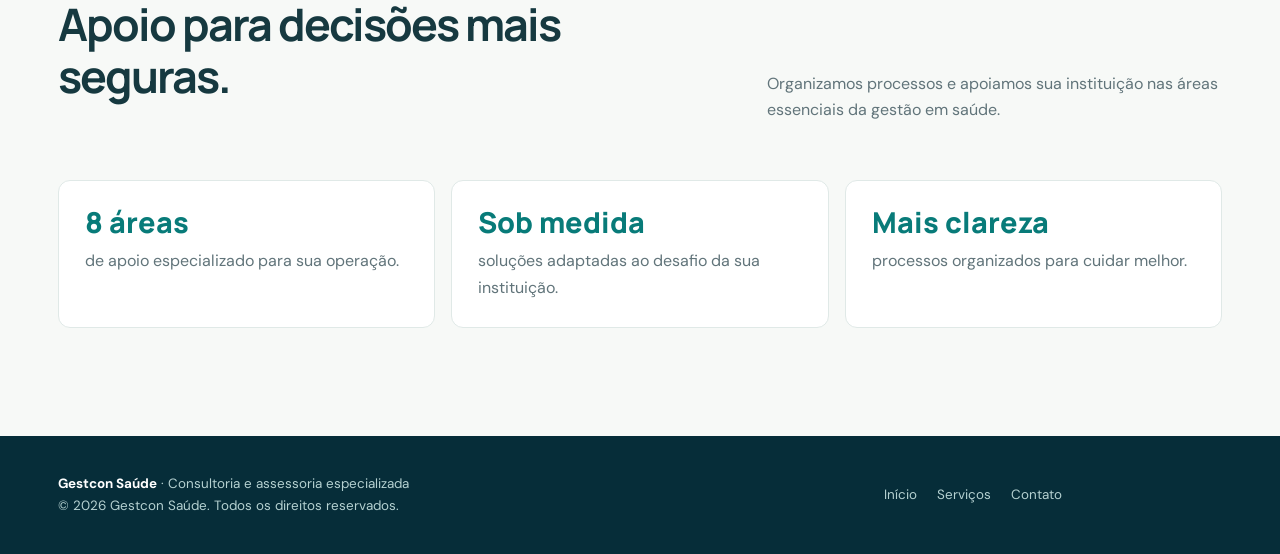
==== commit 13377afe: "Adiciona clientes ao menu principal" ====
--- a/index.html
+++ b/index.html
@@ -1,4 +1,4 @@
-<!doctype html><html lang="pt-BR"><head><meta charset="utf-8"><meta name="viewport" content="width=device-width,initial-scale=1"><meta name="theme-color" content="#083b48"><meta name="description" content="Consultoria e assessoria em gestão de saúde para instituições de saúde."><title>Início | Gestcon Saúde</title><link rel="icon" type="image/png" href="favicon.png"><meta property="og:type" content="website"><meta property="og:locale" content="pt_BR"><meta property="og:site_name" content="Gestcon Saúde"><meta property="og:title" content="Início | Gestcon Saúde"><meta property="og:description" content="Consultoria e assessoria em gestão de saúde para instituições de saúde."><meta property="og:image" content="https://gestconsaude.com.br/hero-gestcon.jpg"><meta property="og:image:alt" content="Equipe da Gestcon Saúde"><meta name="twitter:card" content="summary_large_image"><link rel="canonical" href="https://gestconsaude.com.br/"><link rel="preconnect" href="https://fonts.googleapis.com"><link rel="preconnect" href="https://fonts.gstatic.com" crossorigin><link href="https://fonts.googleapis.com/css2?family=DM+Sans:wght@400;500;600;700&family=Manrope:wght@400;500;600;700;800&display=swap" rel="stylesheet"><link rel="stylesheet" href="styles.css"><link rel="stylesheet" href="home.css"><script type="application/ld+json">{"@context":"https://schema.org","@type":"Organization","name":"Gestcon Saúde","url":"https://gestconsaude.com.br/","logo":"https://gestconsaude.com.br/logo-gestcon-transparent.png","email":"contato@gestconsaude.com.br","telephone":"+55 31 99339-1527","description":"Consultoria e assessoria em gestão de saúde."}</script></head><body class="home-page"><a class="skip" href="#conteudo">Pular para o conteúdo</a><div class="top"><div class="wrap"><a href="tel:+5531993391527">(31) 99339-1527</a><a href="mailto:contato@gestconsaude.com.br">contato@gestconsaude.com.br</a></div></div><header><div class="wrap nav"><a class="brand" href="index.html" aria-label="Gestcon Saúde — início"><img class="logo" src="logo-gestcon-transparent.png" alt="Gestcon Saúde"></a><button class="menu-toggle" type="button" aria-label="Abrir menu" aria-expanded="false" aria-controls="navlinks">☰</button><nav class="links" id="navlinks" aria-label="Navegação principal"><a href="quem-somos.html">Quem somos</a><a href="servicos.html">Serviços</a><a href="valores.html">Valores</a><a href="fale-com-especialista.html">Contato</a><a class="btn" href="fale-com-especialista.html">Fale com um especialista ↗</a></nav></div></header><main id="conteudo"><section class="hero" id="inicio"><div class="wrap hero-grid"><div><div class="eyebrow">Consultoria e assessoria em saúde</div><h1>Gestão mais eficiente. <em>Cuidado mais humano.</em></h1><p class="lead">Soluções sob medida para os desafios de clínicas, hospitais, laboratórios, consultórios médicos e operadoras de saúde.</p><div class="actions"><a class="btn" href="fale-com-especialista.html">Vamos conversar ↗</a><a class="textlink" href="servicos.html">Conheça nossos serviços ↓</a></div></div><div class="hero-art"><img src="hero-gestcon.jpg" alt="Equipe da Gestcon Saúde" loading="eager"><div class="float"><span>Nosso compromisso</span>Estratégia, experiência e resultados com transparência.</div></div></div></section><section class="section"><div class="wrap"><div class="eyebrow">Explore a Gestcon Saúde</div><h2>Conheça nossa atuação</h2><div class="cards"><article class="card"><span class="num">01 / SOBRE NÓS</span><h3>Quem somos</h3><p>Conheça nossa experiência e forma de atuação.</p><a href="quem-somos.html">Conhecer ↗</a></article><article class="card"><span class="num">02 / SOLUÇÕES</span><h3>Serviços</h3><p>Explore as áreas em que podemos apoiar sua instituição.</p><a href="servicos.html">Ver serviços ↗</a></article><article class="card"><span class="num">03 / ESSÊNCIA</span><h3>Valores</h3><p>Saiba quais princípios orientam nossa parceria.</p><a href="valores.html">Conhecer valores ↗</a></article><article class="card"><span class="num">04 / CONTATO</span><h3>Fale com um especialista</h3><p>Entre em contato pelos nossos canais.</p><a href="fale-com-especialista.html">Conversar ↗</a></article></div></div></section><section class="section proof"><div class="wrap"><div class="sectionhead"><div><div class="eyebrow">Por que contar com a Gestcon</div><h2>Apoio para decisões mais seguras.</h2></div><p>Organizamos processos e apoiamos sua instituição nas áreas essenciais da gestão em saúde.</p></div><div class="proof-grid"><div class="proof-item"><strong>8 áreas</strong><span>de apoio especializado para sua operação.</span></div><div class="proof-item"><strong>Sob medida</strong><span>soluções adaptadas ao desafio da sua instituição.</span></div><div class="proof-item"><strong>Mais clareza</strong><span>processos organizados para cuidar melhor.</span></div></div></div></section></main><footer class="footer"><div class="wrap"><div><strong>Gestcon Saúde</strong> · Consultoria e assessoria especializada<br>© <span id="year">2026</span> Gestcon Saúde. Todos os direitos reservados.</div><nav aria-label="Links do rodapé"><a href="index.html">Início</a><a href="servicos.html">Serviços</a><a href="fale-com-especialista.html">Contato</a></nav></div></footer><a class="wa" href="https://api.whatsapp.com/send?phone=5531993391527&amp;text=Ol%C3%A1%21" target="_blank" rel="noopener noreferrer" aria-label="Fale conosco pelo WhatsApp">WhatsApp ↗</a><script src="site.js" defer></script></body></html>
+<!doctype html><html lang="pt-BR"><head><meta charset="utf-8"><meta name="viewport" content="width=device-width,initial-scale=1"><meta name="theme-color" content="#083b48"><meta name="description" content="Consultoria e assessoria em gestão de saúde para instituições de saúde."><title>Início | Gestcon Saúde</title><link rel="icon" type="image/png" href="favicon.png"><meta property="og:type" content="website"><meta property="og:locale" content="pt_BR"><meta property="og:site_name" content="Gestcon Saúde"><meta property="og:title" content="Início | Gestcon Saúde"><meta property="og:description" content="Consultoria e assessoria em gestão de saúde para instituições de saúde."><meta property="og:image" content="https://gestconsaude.com.br/hero-gestcon.jpg"><meta property="og:image:alt" content="Equipe da Gestcon Saúde"><meta name="twitter:card" content="summary_large_image"><link rel="canonical" href="https://gestconsaude.com.br/"><link rel="preconnect" href="https://fonts.googleapis.com"><link rel="preconnect" href="https://fonts.gstatic.com" crossorigin><link href="https://fonts.googleapis.com/css2?family=DM+Sans:wght@400;500;600;700&family=Manrope:wght@400;500;600;700;800&display=swap" rel="stylesheet"><link rel="stylesheet" href="styles.css"><link rel="stylesheet" href="home.css"><script type="application/ld+json">{"@context":"https://schema.org","@type":"Organization","name":"Gestcon Saúde","url":"https://gestconsaude.com.br/","logo":"https://gestconsaude.com.br/logo-gestcon-transparent.png","email":"contato@gestconsaude.com.br","telephone":"+55 31 99339-1527","description":"Consultoria e assessoria em gestão de saúde."}</script></head><body class="home-page"><a class="skip" href="#conteudo">Pular para o conteúdo</a><div class="top"><div class="wrap"><a href="tel:+5531993391527">(31) 99339-1527</a><a href="mailto:contato@gestconsaude.com.br">contato@gestconsaude.com.br</a></div></div><header><div class="wrap nav"><a class="brand" href="index.html" aria-label="Gestcon Saúde — início"><img class="logo" src="logo-gestcon-transparent.png" alt="Gestcon Saúde"></a><button class="menu-toggle" type="button" aria-label="Abrir menu" aria-expanded="false" aria-controls="navlinks">☰</button><nav class="links" id="navlinks" aria-label="Navegação principal"><a href="quem-somos.html">Quem somos</a><a href="servicos.html">Serviços</a><a href="valores.html">Valores</a><a href="quem-somos.html#clientes">Clientes</a><a href="fale-com-especialista.html">Contato</a><a class="btn" href="fale-com-especialista.html">Fale com um especialista ↗</a></nav></div></header><main id="conteudo"><section class="hero" id="inicio"><div class="wrap hero-grid"><div><div class="eyebrow">Consultoria e assessoria em saúde</div><h1>Gestão mais eficiente. <em>Cuidado mais humano.</em></h1><p class="lead">Soluções sob medida para os desafios de clínicas, hospitais, laboratórios, consultórios médicos e operadoras de saúde.</p><div class="actions"><a class="btn" href="fale-com-especialista.html">Vamos conversar ↗</a><a class="textlink" href="servicos.html">Conheça nossos serviços ↓</a></div></div><div class="hero-art"><img src="hero-gestcon.jpg" alt="Equipe da Gestcon Saúde" loading="eager"><div class="float"><span>Nosso compromisso</span>Estratégia, experiência e resultados com transparência.</div></div></div></section><section class="section"><div class="wrap"><div class="eyebrow">Explore a Gestcon Saúde</div><h2>Conheça nossa atuação</h2><div class="cards"><article class="card"><span class="num">01 / SOBRE NÓS</span><h3>Quem somos</h3><p>Conheça nossa experiência e forma de atuação.</p><a href="quem-somos.html">Conhecer ↗</a></article><article class="card"><span class="num">02 / SOLUÇÕES</span><h3>Serviços</h3><p>Explore as áreas em que podemos apoiar sua instituição.</p><a href="servicos.html">Ver serviços ↗</a></article><article class="card"><span class="num">03 / ESSÊNCIA</span><h3>Valores</h3><p>Saiba quais princípios orientam nossa parceria.</p><a href="valores.html">Conhecer valores ↗</a></article><article class="card"><span class="num">04 / CONTATO</span><h3>Fale com um especialista</h3><p>Entre em contato pelos nossos canais.</p><a href="fale-com-especialista.html">Conversar ↗</a></article></div></div></section><section class="section proof"><div class="wrap"><div class="sectionhead"><div><div class="eyebrow">Por que contar com a Gestcon</div><h2>Apoio para decisões mais seguras.</h2></div><p>Organizamos processos e apoiamos sua instituição nas áreas essenciais da gestão em saúde.</p></div><div class="proof-grid"><div class="proof-item"><strong>8 áreas</strong><span>de apoio especializado para sua operação.</span></div><div class="proof-item"><strong>Sob medida</strong><span>soluções adaptadas ao desafio da sua instituição.</span></div><div class="proof-item"><strong>Mais clareza</strong><span>processos organizados para cuidar melhor.</span></div></div></div></section></main><footer class="footer"><div class="wrap"><div><strong>Gestcon Saúde</strong> · Consultoria e assessoria especializada<br>© <span id="year">2026</span> Gestcon Saúde. Todos os direitos reservados.</div><nav aria-label="Links do rodapé"><a href="index.html">Início</a><a href="servicos.html">Serviços</a><a href="fale-com-especialista.html">Contato</a></nav></div></footer><a class="wa" href="https://api.whatsapp.com/send?phone=5531993391527&amp;text=Ol%C3%A1%21" target="_blank" rel="noopener noreferrer" aria-label="Fale conosco pelo WhatsApp">WhatsApp ↗</a><script src="site.js" defer></script></body></html>
 
 
 
--- a/styles.css
+++ b/styles.css
@@ -21,3 +21,4 @@
 .service-cta{margin-top:54px;padding:34px 38px;border-radius:14px;background:var(--navy);color:white;display:flex;align-items:center;justify-content:space-between;gap:24px}.service-cta h2{font-size:clamp(1.6rem,3vw,2.5rem);margin:0}.service-cta p{color:#c2dbd9;margin:8px 0 0}.proof{background:var(--cream)}.proof-grid{display:grid;grid-template-columns:repeat(3,1fr);gap:16px}.proof-item{padding:26px;border:1px solid var(--line);border-radius:12px;background:white}.proof-item strong{display:block;color:var(--teal);font:800 1.8rem Manrope;line-height:1.1;margin-bottom:10px}.proof-item span{color:var(--muted)}:focus-visible{outline:3px solid #f2b84b;outline-offset:4px}.btn:focus-visible,.wa:focus-visible{box-shadow:0 0 0 4px #fff,0 0 0 7px #f2b84b}.card:focus-within{border-color:var(--teal);box-shadow:0 0 0 3px #87cdbd66}
 .service-cta{margin-top:54px;padding:34px 38px;border-radius:14px;background:var(--navy);color:white;display:flex;align-items:center;justify-content:space-between;gap:24px}.service-cta h2{font-size:clamp(1.6rem,3vw,2.5rem);margin:0}.service-cta p{color:#c2dbd9;margin:8px 0 0}.proof{background:var(--cream)}.proof-grid{display:grid;grid-template-columns:repeat(3,1fr);gap:16px}.proof-item{padding:26px;border:1px solid var(--line);border-radius:12px;background:white}.proof-item strong{display:block;color:var(--teal);font:800 1.8rem Manrope;line-height:1.1;margin-bottom:10px}.proof-item span{color:var(--muted)}:focus-visible{outline:3px solid #f2b84b;outline-offset:4px}.btn:focus-visible,.wa:focus-visible{box-shadow:0 0 0 4px #fff,0 0 0 7px #f2b84b}.card:focus-within{border-color:var(--teal);box-shadow:0 0 0 3px #87cdbd66}
 @media(max-width:700px){.service-cta{display:block;padding:28px 24px}.service-cta .btn{margin-top:20px}.proof-grid{grid-template-columns:1fr}}
+.clients{background:var(--cream)}.client-logos{display:grid;grid-template-columns:repeat(5,1fr);gap:16px;align-items:center}.client-logo{height:126px;border:1px solid var(--line);border-radius:12px;background:#fff;padding:18px;display:grid;place-items:center;transition:transform .2s ease,box-shadow .2s ease,border-color .2s ease}.client-logo:hover{transform:translateY(-4px);box-shadow:0 12px 25px #174c4614;border-color:#87cdbd}.client-logo img{max-width:100%;max-height:82px;width:auto;height:auto;object-fit:contain}.client-logo:focus-within{border-color:var(--teal);box-shadow:0 0 0 3px #87cdbd66}@media(max-width:950px){.client-logos{grid-template-columns:repeat(3,1fr)}}@media(max-width:700px){.client-logos{grid-template-columns:repeat(2,1fr)}.client-logo{height:110px;padding:14px}}
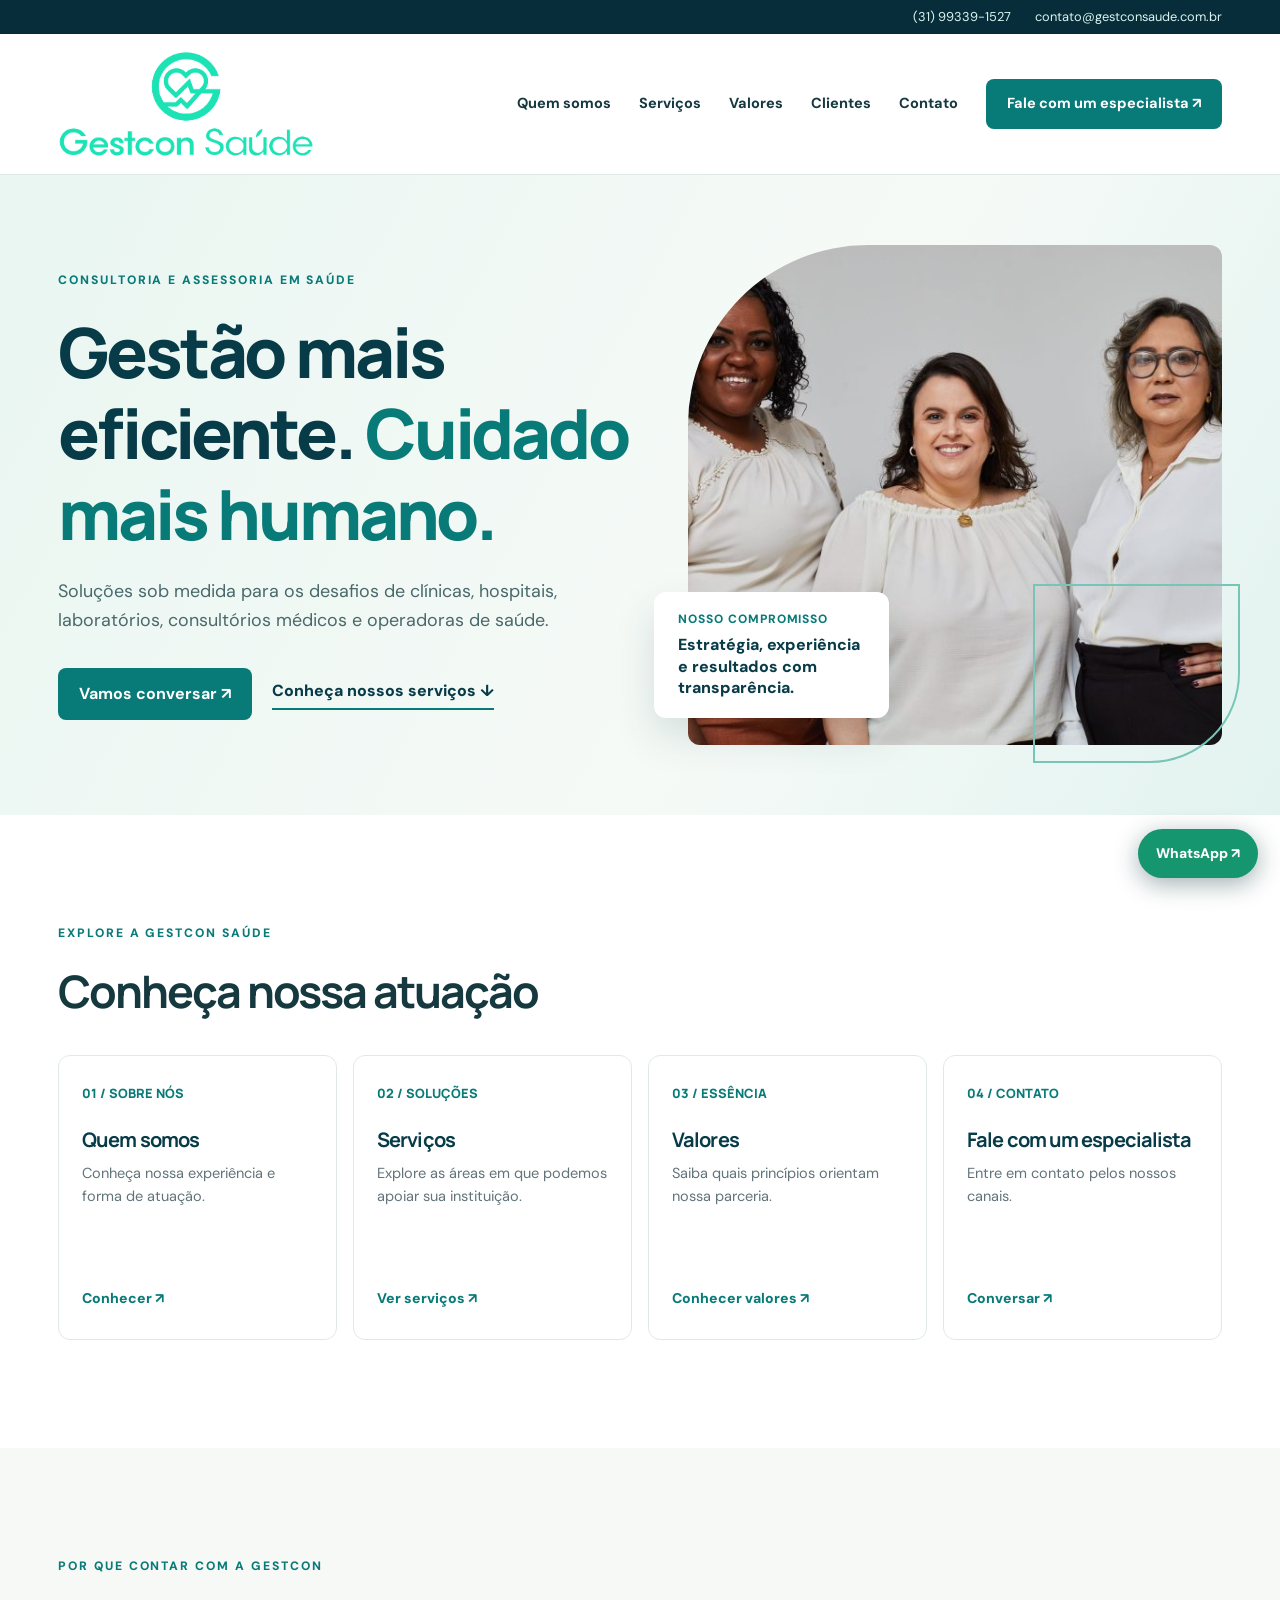
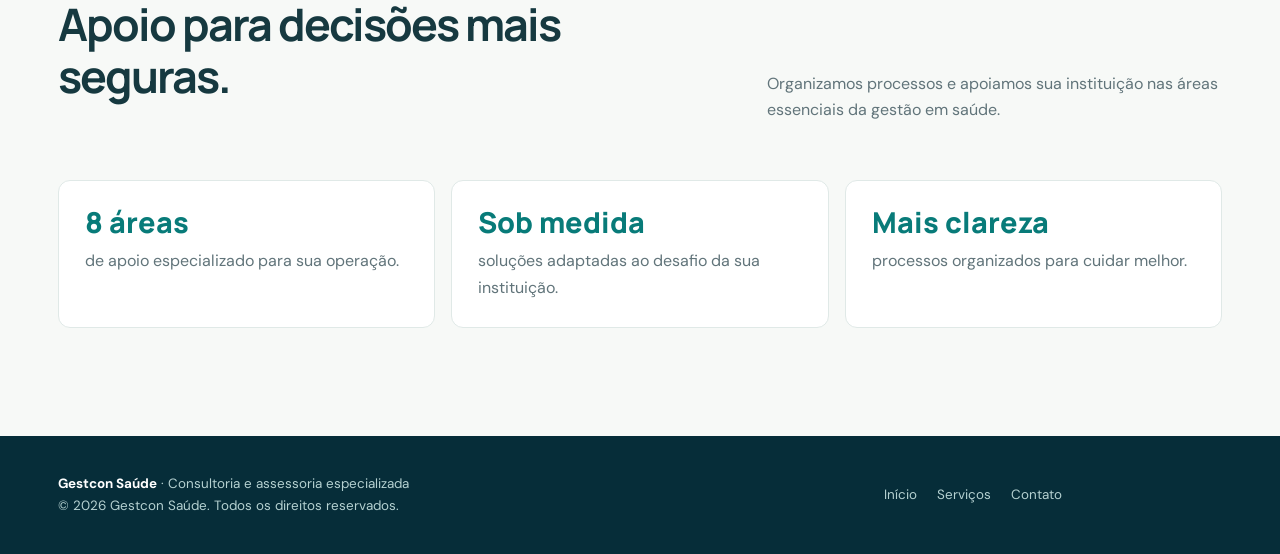
==== commit b1236997: "Adiciona movimentos sutis ao titulo principal" ====
--- a/index.html
+++ b/index.html
@@ -1,4 +1,4 @@
-<!doctype html><html lang="pt-BR"><head><meta charset="utf-8"><meta name="viewport" content="width=device-width,initial-scale=1"><meta name="theme-color" content="#083b48"><meta name="description" content="Consultoria e assessoria em gestão de saúde para instituições de saúde."><title>Início | Gestcon Saúde</title><link rel="icon" type="image/png" href="favicon.png"><meta property="og:type" content="website"><meta property="og:locale" content="pt_BR"><meta property="og:site_name" content="Gestcon Saúde"><meta property="og:title" content="Início | Gestcon Saúde"><meta property="og:description" content="Consultoria e assessoria em gestão de saúde para instituições de saúde."><meta property="og:image" content="https://gestconsaude.com.br/hero-gestcon.jpg"><meta property="og:image:alt" content="Equipe da Gestcon Saúde"><meta name="twitter:card" content="summary_large_image"><link rel="canonical" href="https://gestconsaude.com.br/"><link rel="preconnect" href="https://fonts.googleapis.com"><link rel="preconnect" href="https://fonts.gstatic.com" crossorigin><link href="https://fonts.googleapis.com/css2?family=DM+Sans:wght@400;500;600;700&family=Manrope:wght@400;500;600;700;800&display=swap" rel="stylesheet"><link rel="stylesheet" href="styles.css"><link rel="stylesheet" href="home.css"><script type="application/ld+json">{"@context":"https://schema.org","@type":"Organization","name":"Gestcon Saúde","url":"https://gestconsaude.com.br/","logo":"https://gestconsaude.com.br/logo-gestcon-transparent.png","email":"contato@gestconsaude.com.br","telephone":"+55 31 99339-1527","description":"Consultoria e assessoria em gestão de saúde."}</script></head><body class="home-page"><a class="skip" href="#conteudo">Pular para o conteúdo</a><div class="top"><div class="wrap"><a href="tel:+5531993391527">(31) 99339-1527</a><a href="mailto:contato@gestconsaude.com.br">contato@gestconsaude.com.br</a></div></div><header><div class="wrap nav"><a class="brand" href="index.html" aria-label="Gestcon Saúde — início"><img class="logo" src="logo-gestcon-transparent.png" alt="Gestcon Saúde"></a><button class="menu-toggle" type="button" aria-label="Abrir menu" aria-expanded="false" aria-controls="navlinks">☰</button><nav class="links" id="navlinks" aria-label="Navegação principal"><a href="quem-somos.html">Quem somos</a><a href="servicos.html">Serviços</a><a href="valores.html">Valores</a><a href="quem-somos.html#clientes">Clientes</a><a href="fale-com-especialista.html">Contato</a><a class="btn" href="fale-com-especialista.html">Fale com um especialista ↗</a></nav></div></header><main id="conteudo"><section class="hero" id="inicio"><div class="wrap hero-grid"><div><div class="eyebrow">Consultoria e assessoria em saúde</div><h1>Gestão mais eficiente. <em>Cuidado mais humano.</em></h1><p class="lead">Soluções sob medida para os desafios de clínicas, hospitais, laboratórios, consultórios médicos e operadoras de saúde.</p><div class="actions"><a class="btn" href="fale-com-especialista.html">Vamos conversar ↗</a><a class="textlink" href="servicos.html">Conheça nossos serviços ↓</a></div></div><div class="hero-art"><img src="hero-gestcon.jpg" alt="Equipe da Gestcon Saúde" loading="eager"><div class="float"><span>Nosso compromisso</span>Estratégia, experiência e resultados com transparência.</div></div></div></section><section class="section"><div class="wrap"><div class="eyebrow">Explore a Gestcon Saúde</div><h2>Conheça nossa atuação</h2><div class="cards"><article class="card"><span class="num">01 / SOBRE NÓS</span><h3>Quem somos</h3><p>Conheça nossa experiência e forma de atuação.</p><a href="quem-somos.html">Conhecer ↗</a></article><article class="card"><span class="num">02 / SOLUÇÕES</span><h3>Serviços</h3><p>Explore as áreas em que podemos apoiar sua instituição.</p><a href="servicos.html">Ver serviços ↗</a></article><article class="card"><span class="num">03 / ESSÊNCIA</span><h3>Valores</h3><p>Saiba quais princípios orientam nossa parceria.</p><a href="valores.html">Conhecer valores ↗</a></article><article class="card"><span class="num">04 / CONTATO</span><h3>Fale com um especialista</h3><p>Entre em contato pelos nossos canais.</p><a href="fale-com-especialista.html">Conversar ↗</a></article></div></div></section><section class="section proof"><div class="wrap"><div class="sectionhead"><div><div class="eyebrow">Por que contar com a Gestcon</div><h2>Apoio para decisões mais seguras.</h2></div><p>Organizamos processos e apoiamos sua instituição nas áreas essenciais da gestão em saúde.</p></div><div class="proof-grid"><div class="proof-item"><strong>8 áreas</strong><span>de apoio especializado para sua operação.</span></div><div class="proof-item"><strong>Sob medida</strong><span>soluções adaptadas ao desafio da sua instituição.</span></div><div class="proof-item"><strong>Mais clareza</strong><span>processos organizados para cuidar melhor.</span></div></div></div></section></main><footer class="footer"><div class="wrap"><div><strong>Gestcon Saúde</strong> · Consultoria e assessoria especializada<br>© <span id="year">2026</span> Gestcon Saúde. Todos os direitos reservados.</div><nav aria-label="Links do rodapé"><a href="index.html">Início</a><a href="servicos.html">Serviços</a><a href="fale-com-especialista.html">Contato</a></nav></div></footer><a class="wa" href="https://api.whatsapp.com/send?phone=5531993391527&amp;text=Ol%C3%A1%21" target="_blank" rel="noopener noreferrer" aria-label="Fale conosco pelo WhatsApp">WhatsApp ↗</a><script src="site.js" defer></script></body></html>
+<!doctype html><html lang="pt-BR"><head><meta charset="utf-8"><meta name="viewport" content="width=device-width,initial-scale=1"><meta name="theme-color" content="#083b48"><meta name="description" content="Consultoria e assessoria em gestão de saúde para instituições de saúde."><title>Início | Gestcon Saúde</title><link rel="icon" type="image/png" href="favicon.png"><meta property="og:type" content="website"><meta property="og:locale" content="pt_BR"><meta property="og:site_name" content="Gestcon Saúde"><meta property="og:title" content="Início | Gestcon Saúde"><meta property="og:description" content="Consultoria e assessoria em gestão de saúde para instituições de saúde."><meta property="og:image" content="https://gestconsaude.com.br/hero-gestcon.jpg"><meta property="og:image:alt" content="Equipe da Gestcon Saúde"><meta name="twitter:card" content="summary_large_image"><link rel="canonical" href="https://gestconsaude.com.br/"><link rel="preconnect" href="https://fonts.googleapis.com"><link rel="preconnect" href="https://fonts.gstatic.com" crossorigin><link href="https://fonts.googleapis.com/css2?family=DM+Sans:wght@400;500;600;700&family=Manrope:wght@400;500;600;700;800&display=swap" rel="stylesheet"><link rel="stylesheet" href="styles.css"><link rel="stylesheet" href="home.css"><script type="application/ld+json">{"@context":"https://schema.org","@type":"Organization","name":"Gestcon Saúde","url":"https://gestconsaude.com.br/","logo":"https://gestconsaude.com.br/logo-gestcon-transparent.png","email":"contato@gestconsaude.com.br","telephone":"+55 31 99339-1527","description":"Consultoria e assessoria em gestão de saúde."}</script></head><body class="home-page"><a class="skip" href="#conteudo">Pular para o conteúdo</a><div class="top"><div class="wrap"><a href="tel:+5531993391527">(31) 99339-1527</a><a href="mailto:contato@gestconsaude.com.br">contato@gestconsaude.com.br</a></div></div><header><div class="wrap nav"><a class="brand" href="index.html" aria-label="Gestcon Saúde — início"><img class="logo" src="logo-gestcon-transparent.png" alt="Gestcon Saúde"></a><button class="menu-toggle" type="button" aria-label="Abrir menu" aria-expanded="false" aria-controls="navlinks">☰</button><nav class="links" id="navlinks" aria-label="Navegação principal"><a href="quem-somos.html">Quem somos</a><a href="servicos.html">Serviços</a><a href="valores.html">Valores</a><a href="quem-somos.html#clientes">Clientes</a><a href="fale-com-especialista.html">Contato</a><a class="btn" href="fale-com-especialista.html">Fale com um especialista ↗</a></nav></div></header><main id="conteudo"><section class="hero" id="inicio"><div class="wrap hero-grid"><div><div class="eyebrow">Consultoria e assessoria em saúde</div><h1>Gestão mais <span class="word-motion pulse-fast">eficiente</span>. <em><span class="word-motion float-word">Cuidado</span> mais <span class="word-motion pulse-slow">humano</span>.</em></h1><p class="lead">Soluções sob medida para os desafios de clínicas, hospitais, laboratórios, consultórios médicos e operadoras de saúde.</p><div class="actions"><a class="btn" href="fale-com-especialista.html">Vamos conversar ↗</a><a class="textlink" href="servicos.html">Conheça nossos serviços ↓</a></div></div><div class="hero-art"><img src="hero-gestcon.jpg" alt="Equipe da Gestcon Saúde" loading="eager"><div class="float"><span>Nosso compromisso</span>Estratégia, experiência e resultados com transparência.</div></div></div></section><section class="section"><div class="wrap"><div class="eyebrow">Explore a Gestcon Saúde</div><h2>Conheça nossa atuação</h2><div class="cards"><article class="card"><span class="num">01 / SOBRE NÓS</span><h3>Quem somos</h3><p>Conheça nossa experiência e forma de atuação.</p><a href="quem-somos.html">Conhecer ↗</a></article><article class="card"><span class="num">02 / SOLUÇÕES</span><h3>Serviços</h3><p>Explore as áreas em que podemos apoiar sua instituição.</p><a href="servicos.html">Ver serviços ↗</a></article><article class="card"><span class="num">03 / ESSÊNCIA</span><h3>Valores</h3><p>Saiba quais princípios orientam nossa parceria.</p><a href="valores.html">Conhecer valores ↗</a></article><article class="card"><span class="num">04 / CONTATO</span><h3>Fale com um especialista</h3><p>Entre em contato pelos nossos canais.</p><a href="fale-com-especialista.html">Conversar ↗</a></article></div></div></section><section class="section proof"><div class="wrap"><div class="sectionhead"><div><div class="eyebrow">Por que contar com a Gestcon</div><h2>Apoio para decisões mais seguras.</h2></div><p>Organizamos processos e apoiamos sua instituição nas áreas essenciais da gestão em saúde.</p></div><div class="proof-grid"><div class="proof-item"><strong>8 áreas</strong><span>de apoio especializado para sua operação.</span></div><div class="proof-item"><strong>Sob medida</strong><span>soluções adaptadas ao desafio da sua instituição.</span></div><div class="proof-item"><strong>Mais clareza</strong><span>processos organizados para cuidar melhor.</span></div></div></div></section></main><footer class="footer"><div class="wrap"><div><strong>Gestcon Saúde</strong> · Consultoria e assessoria especializada<br>© <span id="year">2026</span> Gestcon Saúde. Todos os direitos reservados.</div><nav aria-label="Links do rodapé"><a href="index.html">Início</a><a href="servicos.html">Serviços</a><a href="fale-com-especialista.html">Contato</a></nav></div></footer><a class="wa" href="https://api.whatsapp.com/send?phone=5531993391527&amp;text=Ol%C3%A1%21" target="_blank" rel="noopener noreferrer" aria-label="Fale conosco pelo WhatsApp">WhatsApp ↗</a><script src="site.js" defer></script></body></html>
 
 
 
--- a/styles.css
+++ b/styles.css
@@ -22,3 +22,5 @@
 .service-cta{margin-top:54px;padding:34px 38px;border-radius:14px;background:var(--navy);color:white;display:flex;align-items:center;justify-content:space-between;gap:24px}.service-cta h2{font-size:clamp(1.6rem,3vw,2.5rem);margin:0}.service-cta p{color:#c2dbd9;margin:8px 0 0}.proof{background:var(--cream)}.proof-grid{display:grid;grid-template-columns:repeat(3,1fr);gap:16px}.proof-item{padding:26px;border:1px solid var(--line);border-radius:12px;background:white}.proof-item strong{display:block;color:var(--teal);font:800 1.8rem Manrope;line-height:1.1;margin-bottom:10px}.proof-item span{color:var(--muted)}:focus-visible{outline:3px solid #f2b84b;outline-offset:4px}.btn:focus-visible,.wa:focus-visible{box-shadow:0 0 0 4px #fff,0 0 0 7px #f2b84b}.card:focus-within{border-color:var(--teal);box-shadow:0 0 0 3px #87cdbd66}
 @media(max-width:700px){.service-cta{display:block;padding:28px 24px}.service-cta .btn{margin-top:20px}.proof-grid{grid-template-columns:1fr}}
 .clients{background:var(--cream)}.client-logos{display:grid;grid-template-columns:repeat(5,1fr);gap:16px;align-items:center}.client-logo{height:126px;border:1px solid var(--line);border-radius:12px;background:#fff;padding:18px;display:grid;place-items:center;transition:transform .2s ease,box-shadow .2s ease,border-color .2s ease}.client-logo:hover{transform:translateY(-4px);box-shadow:0 12px 25px #174c4614;border-color:#87cdbd}.client-logo img{max-width:100%;max-height:82px;width:auto;height:auto;object-fit:contain}.client-logo:focus-within{border-color:var(--teal);box-shadow:0 0 0 3px #87cdbd66}@media(max-width:950px){.client-logos{grid-template-columns:repeat(3,1fr)}}@media(max-width:700px){.client-logos{grid-template-columns:repeat(2,1fr)}.client-logo{height:110px;padding:14px}}
+.clients .client-logos{display:grid;grid-template-columns:repeat(4,minmax(0,1fr));gap:24px;align-items:stretch}.clients .client-logo{min-width:0;height:150px;padding:22px;display:flex;align-items:center;justify-content:center;overflow:hidden}.clients .client-logo img{display:block;max-width:100%;max-height:92px;width:auto;height:auto;object-fit:contain}.clients .client-logo:nth-child(4n+1) img{max-width:92%}@media(max-width:950px){.clients .client-logos{grid-template-columns:repeat(3,minmax(0,1fr));gap:18px}}@media(max-width:700px){.clients .client-logos{grid-template-columns:repeat(2,minmax(0,1fr));gap:12px}.clients .client-logo{height:120px;padding:14px}.clients .client-logo img{max-height:74px}}
+.hero h1 .word-motion{display:inline-block;cursor:default;transform-origin:center}.hero h1 .word-motion:hover{color:var(--teal)}.hero h1 .pulse-slow:hover{animation:soft-heartbeat 1.8s ease-in-out infinite}.hero h1 .pulse-fast:hover{animation:soft-heartbeat .95s ease-in-out infinite}.hero h1 .float-word:hover{animation:soft-drift 2.4s ease-in-out infinite}@keyframes soft-heartbeat{0%,100%{transform:scale(1)}20%{transform:scale(1.035)}38%{transform:scale(1)}56%{transform:scale(1.018)}}@keyframes soft-drift{0%,100%{transform:translateX(0) rotate(0)}25%{transform:translateX(-2px) rotate(-.35deg)}50%{transform:translateX(2px) rotate(.35deg)}75%{transform:translateX(-1px) rotate(-.2deg)}}@media(prefers-reduced-motion:reduce){.hero h1 .word-motion:hover{animation:none;transform:none}}
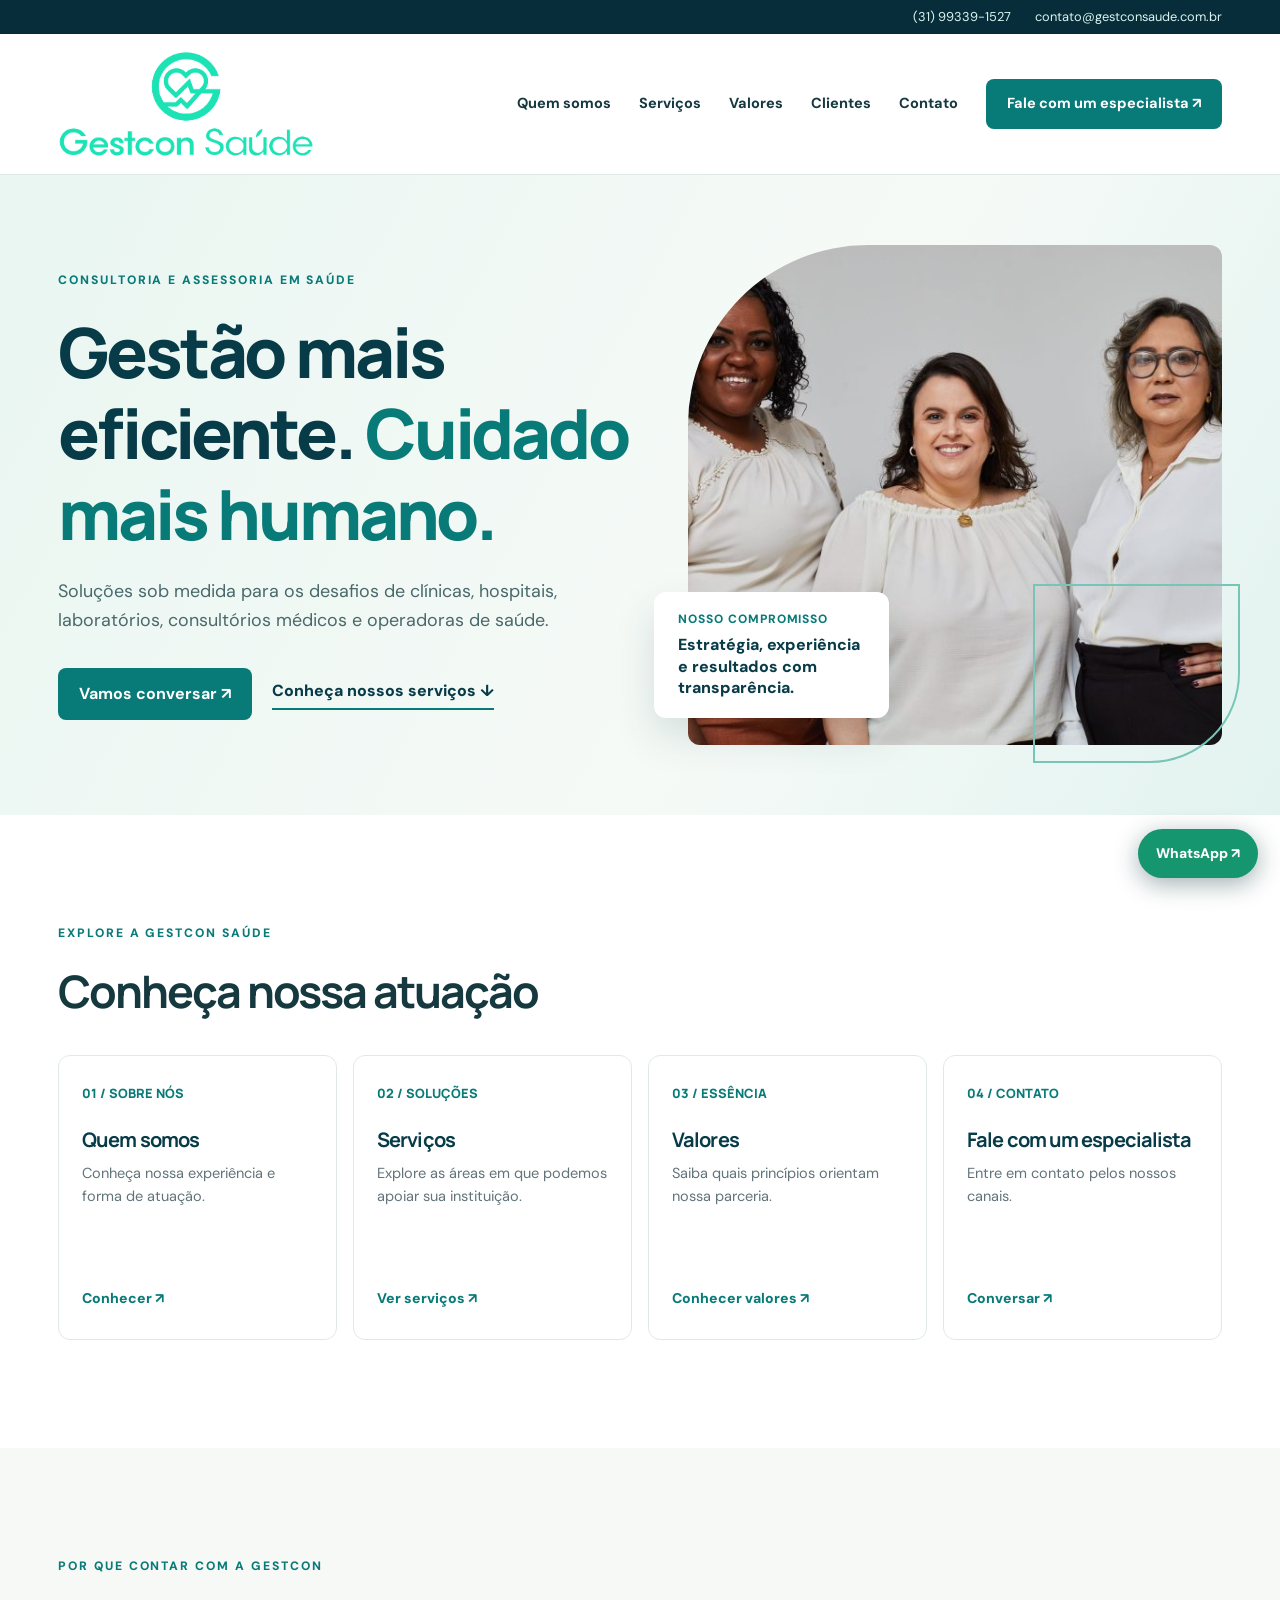
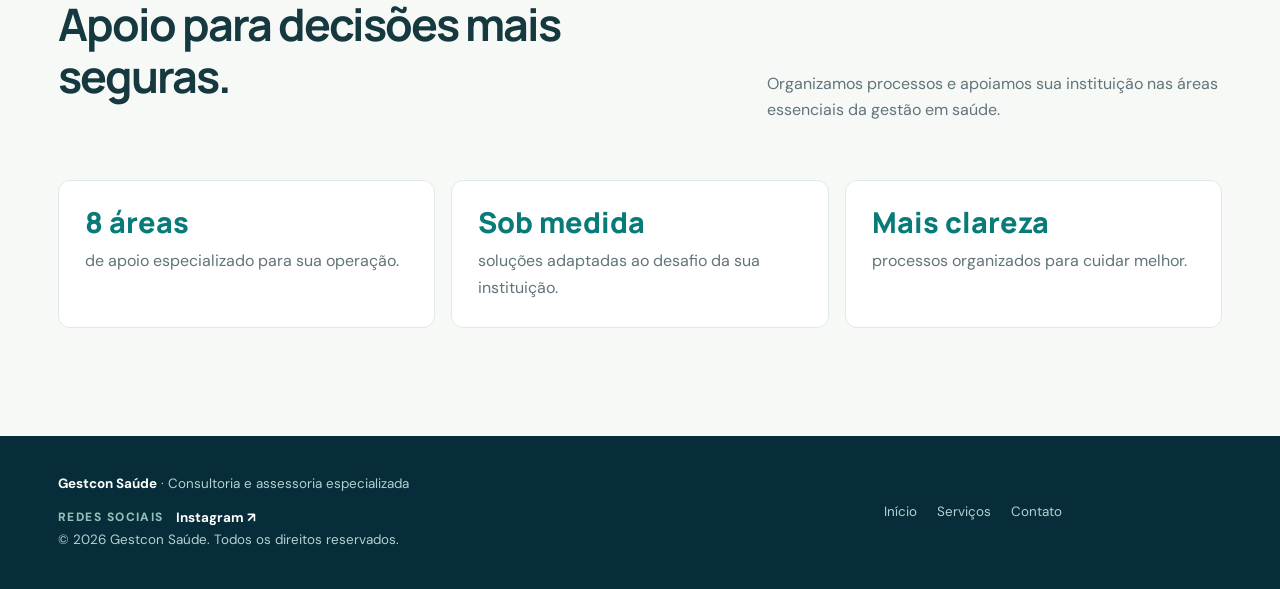
==== commit 38bb06e6: "Adiciona Instagram ao rodape" ====
--- a/index.html
+++ b/index.html
@@ -1,4 +1,4 @@
-<!doctype html><html lang="pt-BR"><head><meta charset="utf-8"><meta name="viewport" content="width=device-width,initial-scale=1"><meta name="theme-color" content="#083b48"><meta name="description" content="Consultoria e assessoria em gestão de saúde para instituições de saúde."><title>Início | Gestcon Saúde</title><link rel="icon" type="image/png" href="favicon.png"><meta property="og:type" content="website"><meta property="og:locale" content="pt_BR"><meta property="og:site_name" content="Gestcon Saúde"><meta property="og:title" content="Início | Gestcon Saúde"><meta property="og:description" content="Consultoria e assessoria em gestão de saúde para instituições de saúde."><meta property="og:image" content="https://gestconsaude.com.br/hero-gestcon.jpg"><meta property="og:image:alt" content="Equipe da Gestcon Saúde"><meta name="twitter:card" content="summary_large_image"><link rel="canonical" href="https://gestconsaude.com.br/"><link rel="preconnect" href="https://fonts.googleapis.com"><link rel="preconnect" href="https://fonts.gstatic.com" crossorigin><link href="https://fonts.googleapis.com/css2?family=DM+Sans:wght@400;500;600;700&family=Manrope:wght@400;500;600;700;800&display=swap" rel="stylesheet"><link rel="stylesheet" href="styles.css"><link rel="stylesheet" href="home.css"><script type="application/ld+json">{"@context":"https://schema.org","@type":"Organization","name":"Gestcon Saúde","url":"https://gestconsaude.com.br/","logo":"https://gestconsaude.com.br/logo-gestcon-transparent.png","email":"contato@gestconsaude.com.br","telephone":"+55 31 99339-1527","description":"Consultoria e assessoria em gestão de saúde."}</script></head><body class="home-page"><a class="skip" href="#conteudo">Pular para o conteúdo</a><div class="top"><div class="wrap"><a href="tel:+5531993391527">(31) 99339-1527</a><a href="mailto:contato@gestconsaude.com.br">contato@gestconsaude.com.br</a></div></div><header><div class="wrap nav"><a class="brand" href="index.html" aria-label="Gestcon Saúde — início"><img class="logo" src="logo-gestcon-transparent.png" alt="Gestcon Saúde"></a><button class="menu-toggle" type="button" aria-label="Abrir menu" aria-expanded="false" aria-controls="navlinks">☰</button><nav class="links" id="navlinks" aria-label="Navegação principal"><a href="quem-somos.html">Quem somos</a><a href="servicos.html">Serviços</a><a href="valores.html">Valores</a><a href="quem-somos.html#clientes">Clientes</a><a href="fale-com-especialista.html">Contato</a><a class="btn" href="fale-com-especialista.html">Fale com um especialista ↗</a></nav></div></header><main id="conteudo"><section class="hero" id="inicio"><div class="wrap hero-grid"><div><div class="eyebrow">Consultoria e assessoria em saúde</div><h1>Gestão mais <span class="word-motion pulse-fast">eficiente</span>. <em><span class="word-motion float-word">Cuidado</span> mais <span class="word-motion pulse-slow">humano</span>.</em></h1><p class="lead">Soluções sob medida para os desafios de clínicas, hospitais, laboratórios, consultórios médicos e operadoras de saúde.</p><div class="actions"><a class="btn" href="fale-com-especialista.html">Vamos conversar ↗</a><a class="textlink" href="servicos.html">Conheça nossos serviços ↓</a></div></div><div class="hero-art"><img src="hero-gestcon.jpg" alt="Equipe da Gestcon Saúde" loading="eager"><div class="float"><span>Nosso compromisso</span>Estratégia, experiência e resultados com transparência.</div></div></div></section><section class="section"><div class="wrap"><div class="eyebrow">Explore a Gestcon Saúde</div><h2>Conheça nossa atuação</h2><div class="cards"><article class="card"><span class="num">01 / SOBRE NÓS</span><h3>Quem somos</h3><p>Conheça nossa experiência e forma de atuação.</p><a href="quem-somos.html">Conhecer ↗</a></article><article class="card"><span class="num">02 / SOLUÇÕES</span><h3>Serviços</h3><p>Explore as áreas em que podemos apoiar sua instituição.</p><a href="servicos.html">Ver serviços ↗</a></article><article class="card"><span class="num">03 / ESSÊNCIA</span><h3>Valores</h3><p>Saiba quais princípios orientam nossa parceria.</p><a href="valores.html">Conhecer valores ↗</a></article><article class="card"><span class="num">04 / CONTATO</span><h3>Fale com um especialista</h3><p>Entre em contato pelos nossos canais.</p><a href="fale-com-especialista.html">Conversar ↗</a></article></div></div></section><section class="section proof"><div class="wrap"><div class="sectionhead"><div><div class="eyebrow">Por que contar com a Gestcon</div><h2>Apoio para decisões mais seguras.</h2></div><p>Organizamos processos e apoiamos sua instituição nas áreas essenciais da gestão em saúde.</p></div><div class="proof-grid"><div class="proof-item"><strong>8 áreas</strong><span>de apoio especializado para sua operação.</span></div><div class="proof-item"><strong>Sob medida</strong><span>soluções adaptadas ao desafio da sua instituição.</span></div><div class="proof-item"><strong>Mais clareza</strong><span>processos organizados para cuidar melhor.</span></div></div></div></section></main><footer class="footer"><div class="wrap"><div><strong>Gestcon Saúde</strong> · Consultoria e assessoria especializada<br>© <span id="year">2026</span> Gestcon Saúde. Todos os direitos reservados.</div><nav aria-label="Links do rodapé"><a href="index.html">Início</a><a href="servicos.html">Serviços</a><a href="fale-com-especialista.html">Contato</a></nav></div></footer><a class="wa" href="https://api.whatsapp.com/send?phone=5531993391527&amp;text=Ol%C3%A1%21" target="_blank" rel="noopener noreferrer" aria-label="Fale conosco pelo WhatsApp">WhatsApp ↗</a><script src="site.js" defer></script></body></html>
+<!doctype html><html lang="pt-BR"><head><meta charset="utf-8"><meta name="viewport" content="width=device-width,initial-scale=1"><meta name="theme-color" content="#083b48"><meta name="description" content="Consultoria e assessoria em gestão de saúde para instituições de saúde."><title>Início | Gestcon Saúde</title><link rel="icon" type="image/png" href="favicon.png"><meta property="og:type" content="website"><meta property="og:locale" content="pt_BR"><meta property="og:site_name" content="Gestcon Saúde"><meta property="og:title" content="Início | Gestcon Saúde"><meta property="og:description" content="Consultoria e assessoria em gestão de saúde para instituições de saúde."><meta property="og:image" content="https://gestconsaude.com.br/hero-gestcon.jpg"><meta property="og:image:alt" content="Equipe da Gestcon Saúde"><meta name="twitter:card" content="summary_large_image"><link rel="canonical" href="https://gestconsaude.com.br/"><link rel="preconnect" href="https://fonts.googleapis.com"><link rel="preconnect" href="https://fonts.gstatic.com" crossorigin><link href="https://fonts.googleapis.com/css2?family=DM+Sans:wght@400;500;600;700&family=Manrope:wght@400;500;600;700;800&display=swap" rel="stylesheet"><link rel="stylesheet" href="styles.css"><link rel="stylesheet" href="home.css"><script type="application/ld+json">{"@context":"https://schema.org","@type":"Organization","name":"Gestcon Saúde","url":"https://gestconsaude.com.br/","logo":"https://gestconsaude.com.br/logo-gestcon-transparent.png","email":"contato@gestconsaude.com.br","telephone":"+55 31 99339-1527","description":"Consultoria e assessoria em gestão de saúde."}</script></head><body class="home-page"><a class="skip" href="#conteudo">Pular para o conteúdo</a><div class="top"><div class="wrap"><a href="tel:+5531993391527">(31) 99339-1527</a><a href="mailto:contato@gestconsaude.com.br">contato@gestconsaude.com.br</a></div></div><header><div class="wrap nav"><a class="brand" href="index.html" aria-label="Gestcon Saúde — início"><img class="logo" src="logo-gestcon-transparent.png" alt="Gestcon Saúde"></a><button class="menu-toggle" type="button" aria-label="Abrir menu" aria-expanded="false" aria-controls="navlinks">☰</button><nav class="links" id="navlinks" aria-label="Navegação principal"><a href="quem-somos.html">Quem somos</a><a href="servicos.html">Serviços</a><a href="valores.html">Valores</a><a href="quem-somos.html#clientes">Clientes</a><a href="fale-com-especialista.html">Contato</a><a class="btn" href="fale-com-especialista.html">Fale com um especialista ↗</a></nav></div></header><main id="conteudo"><section class="hero" id="inicio"><div class="wrap hero-grid"><div><div class="eyebrow">Consultoria e assessoria em saúde</div><h1>Gestão mais <span class="word-motion pulse-fast" tabindex="0">eficiente<span class="word-note" role="tooltip"><strong>eficiência</strong><span class="word-note-copy" data-text=" — substantivo. Capacidade de organizar processos, recursos e decisões para gerar melhores resultados na gestão da saúde."></span></span></span>. <em><span class="word-motion float-word" tabindex="0">Cuidado<span class="word-note" role="tooltip"><strong>cuidado</strong><span class="word-note-copy" data-text=" — substantivo. Atenção técnica e compromisso com pessoas, processos seguros e a qualidade da assistência."></span></span></span> mais <span class="word-motion pulse-slow" tabindex="0">humano<span class="word-note" role="tooltip"><strong>humano</strong><span class="word-note-copy" data-text=" — adjetivo. Gestão que escuta, respeita e aproxima resultados das necessidades reais de pacientes e equipes."></span></span></span>.</em></h1><p class="lead">Soluções sob medida para os desafios de clínicas, hospitais, laboratórios, consultórios médicos e operadoras de saúde.</p><div class="actions"><a class="btn" href="fale-com-especialista.html">Vamos conversar ↗</a><a class="textlink" href="servicos.html">Conheça nossos serviços ↓</a></div></div><div class="hero-art"><img src="hero-gestcon.jpg" alt="Equipe da Gestcon Saúde" loading="eager"><div class="float"><span>Nosso compromisso</span>Estratégia, experiência e resultados com transparência.</div></div></div></section><section class="section"><div class="wrap"><div class="eyebrow">Explore a Gestcon Saúde</div><h2>Conheça nossa atuação</h2><div class="cards"><article class="card"><span class="num">01 / SOBRE NÓS</span><h3>Quem somos</h3><p>Conheça nossa experiência e forma de atuação.</p><a href="quem-somos.html">Conhecer ↗</a></article><article class="card"><span class="num">02 / SOLUÇÕES</span><h3>Serviços</h3><p>Explore as áreas em que podemos apoiar sua instituição.</p><a href="servicos.html">Ver serviços ↗</a></article><article class="card"><span class="num">03 / ESSÊNCIA</span><h3>Valores</h3><p>Saiba quais princípios orientam nossa parceria.</p><a href="valores.html">Conhecer valores ↗</a></article><article class="card"><span class="num">04 / CONTATO</span><h3>Fale com um especialista</h3><p>Entre em contato pelos nossos canais.</p><a href="fale-com-especialista.html">Conversar ↗</a></article></div></div></section><section class="section proof"><div class="wrap"><div class="sectionhead"><div><div class="eyebrow">Por que contar com a Gestcon</div><h2>Apoio para decisões mais seguras.</h2></div><p>Organizamos processos e apoiamos sua instituição nas áreas essenciais da gestão em saúde.</p></div><div class="proof-grid"><div class="proof-item"><strong>8 áreas</strong><span>de apoio especializado para sua operação.</span></div><div class="proof-item"><strong>Sob medida</strong><span>soluções adaptadas ao desafio da sua instituição.</span></div><div class="proof-item"><strong>Mais clareza</strong><span>processos organizados para cuidar melhor.</span></div></div></div></section></main><footer class="footer"><div class="wrap"><div><strong>Gestcon Saúde</strong> · Consultoria e assessoria especializada<br><div class="socials"><span class="socials-label">Redes sociais</span><a class="social-link" href="https://www.instagram.com/gestconsaude/" target="_blank" rel="noopener noreferrer" aria-label="Instagram da Gestcon Saúde">Instagram ↗</a></div>© <span id="year">2026</span> Gestcon Saúde. Todos os direitos reservados.</div><nav aria-label="Links do rodapé"><a href="index.html">Início</a><a href="servicos.html">Serviços</a><a href="fale-com-especialista.html">Contato</a></nav></div></footer><a class="wa" href="https://api.whatsapp.com/send?phone=5531993391527&amp;text=Ol%C3%A1%21" target="_blank" rel="noopener noreferrer" aria-label="Fale conosco pelo WhatsApp">WhatsApp ↗</a><div class="exit-modal" id="exitModal" aria-hidden="true"><div class="exit-dialog" role="dialog" aria-modal="true" aria-labelledby="exitTitle"><button class="exit-close" type="button" aria-label="Fechar aviso">×</button><div class="eyebrow">Antes de você sair</div><h2 id="exitTitle">Uma gestão mais segura começa com uma boa orientação.</h2><p>Decisões sem apoio podem gerar retrabalho, desperdícios e riscos para sua instituição. A Gestcon Saúde ajuda você a transformar desafios em processos mais eficientes, cuidados e humanos.</p><a class="btn" href="fale-com-especialista.html">Falar com um especialista ↗</a></div></div><script src="site.js" defer></script></body></html>
 
 
 
--- a/styles.css
+++ b/styles.css
@@ -24,3 +24,10 @@
 .clients{background:var(--cream)}.client-logos{display:grid;grid-template-columns:repeat(5,1fr);gap:16px;align-items:center}.client-logo{height:126px;border:1px solid var(--line);border-radius:12px;background:#fff;padding:18px;display:grid;place-items:center;transition:transform .2s ease,box-shadow .2s ease,border-color .2s ease}.client-logo:hover{transform:translateY(-4px);box-shadow:0 12px 25px #174c4614;border-color:#87cdbd}.client-logo img{max-width:100%;max-height:82px;width:auto;height:auto;object-fit:contain}.client-logo:focus-within{border-color:var(--teal);box-shadow:0 0 0 3px #87cdbd66}@media(max-width:950px){.client-logos{grid-template-columns:repeat(3,1fr)}}@media(max-width:700px){.client-logos{grid-template-columns:repeat(2,1fr)}.client-logo{height:110px;padding:14px}}
 .clients .client-logos{display:grid;grid-template-columns:repeat(4,minmax(0,1fr));gap:24px;align-items:stretch}.clients .client-logo{min-width:0;height:150px;padding:22px;display:flex;align-items:center;justify-content:center;overflow:hidden}.clients .client-logo img{display:block;max-width:100%;max-height:92px;width:auto;height:auto;object-fit:contain}.clients .client-logo:nth-child(4n+1) img{max-width:92%}@media(max-width:950px){.clients .client-logos{grid-template-columns:repeat(3,minmax(0,1fr));gap:18px}}@media(max-width:700px){.clients .client-logos{grid-template-columns:repeat(2,minmax(0,1fr));gap:12px}.clients .client-logo{height:120px;padding:14px}.clients .client-logo img{max-height:74px}}
 .hero h1 .word-motion{display:inline-block;cursor:default;transform-origin:center}.hero h1 .word-motion:hover{color:var(--teal)}.hero h1 .pulse-slow:hover{animation:soft-heartbeat 1.8s ease-in-out infinite}.hero h1 .pulse-fast:hover{animation:soft-heartbeat .95s ease-in-out infinite}.hero h1 .float-word:hover{animation:soft-drift 2.4s ease-in-out infinite}@keyframes soft-heartbeat{0%,100%{transform:scale(1)}20%{transform:scale(1.035)}38%{transform:scale(1)}56%{transform:scale(1.018)}}@keyframes soft-drift{0%,100%{transform:translateX(0) rotate(0)}25%{transform:translateX(-2px) rotate(-.35deg)}50%{transform:translateX(2px) rotate(.35deg)}75%{transform:translateX(-1px) rotate(-.2deg)}}@media(prefers-reduced-motion:reduce){.hero h1 .word-motion:hover{animation:none;transform:none}}
+.hero h1 .word-motion{position:relative}.word-note{position:absolute;z-index:8;left:50%;top:calc(100% + 18px);width:280px;padding:16px 18px;border:1px solid #87cdbd;background:#f7fffcf2;color:var(--ink);border-radius:10px;box-shadow:0 16px 35px #174c4622;font:500 .82rem/1.45 'DM Sans',sans-serif;letter-spacing:0;opacity:0;visibility:hidden;transform:translate(-50%,8px);pointer-events:none;transition:opacity .22s ease,transform .22s ease,visibility .22s ease}.word-note::before{content:'GESTCON / definição';display:block;margin-bottom:8px;color:var(--teal);font:800 .64rem/1 'DM Sans',sans-serif;letter-spacing:.12em;text-transform:uppercase}.word-note::after{content:'';position:absolute;top:-6px;left:50%;width:10px;height:10px;background:#f7fffcf2;border-left:1px solid #87cdbd;border-top:1px solid #87cdbd;transform:translateX(-50%) rotate(45deg)}.word-motion:hover .word-note,.word-motion:focus-within .word-note{opacity:1;visibility:visible;transform:translate(-50%,0);animation:typed-note .65s steps(22,end) both}.word-note strong{color:var(--navy)}@keyframes typed-note{from{clip-path:inset(0 100% 0 0)}to{clip-path:inset(0 0 0 0)}}@media(max-width:700px){.word-note{left:0;transform:translate(0,8px);width:245px}.word-note::after{left:28px}.word-motion:hover .word-note,.word-motion:focus-within .word-note{transform:translate(0,0)}}
+.hero h1 .word-note{left:calc(100% + 28px);top:50%;width:300px;font-family:'Courier New',Courier,monospace;font-size:.78rem;letter-spacing:.01em;transform:translateY(-50%);white-space:normal}.hero h1 .word-note::before{font-family:'Courier New',Courier,monospace}.hero h1 .word-note::after{top:50%;left:-6px;border-left:0;border-right:1px solid #87cdbd;border-bottom:1px solid #87cdbd;border-top:0;transform:translateY(-50%) rotate(45deg)}.word-motion:hover .word-note,.word-motion:focus-within .word-note{transform:translateY(-50%);animation:typed-note 2.4s steps(42,end) both}@media(max-width:1050px){.hero h1 .word-note{left:auto;right:-12px;top:calc(100% + 22px);transform:translateY(-8px);width:280px}.hero h1 .word-note::after{top:-6px;left:auto;right:28px;border-right:0;border-bottom:0;border-left:1px solid #87cdbd;border-top:1px solid #87cdbd;transform:rotate(45deg)}.word-motion:hover .word-note,.word-motion:focus-within .word-note{transform:translateY(0)}}@media(max-width:700px){.hero h1 .word-note{left:0;right:auto;top:calc(100% + 18px);width:245px}.hero h1 .word-note::after{left:28px;right:auto}}
+.hero h1 .word-note{transition:opacity .35s ease,visibility .35s ease,transform .35s ease;animation:none!important;clip-path:none!important}.word-motion:hover .word-note,.word-motion:focus-within .word-note{animation:none!important}.word-note-copy{display:block;min-height:3.4em;white-space:normal;clip-path:none!important;animation:none!important}
+.hero h1 .word-note{left:0;top:auto;bottom:calc(100% + 22px);transform:translateY(8px);width:300px}.hero h1 .word-note::after{top:auto;bottom:-6px;left:28px;border-right:1px solid #87cdbd;border-bottom:1px solid #87cdbd;border-left:0;border-top:0;transform:rotate(45deg)}.word-motion:hover .word-note,.word-motion:focus-within .word-note{transform:translateY(0)}@media(max-width:700px){.hero h1 .word-note{left:0;right:auto;top:calc(100% + 20px);bottom:auto;transform:translateY(-8px);width:245px}.hero h1 .word-note::after{top:-6px;bottom:auto;left:28px;border-left:1px solid #87cdbd;border-top:1px solid #87cdbd;border-right:0;border-bottom:0;transform:rotate(45deg)}.word-motion:hover .word-note,.word-motion:focus-within .word-note{transform:translateY(0)}}
+.hero h1 .word-note{z-index:20}@media(max-width:700px){.hero h1 .word-note{display:none!important}.hero h1 .word-motion:hover{animation:none!important;transform:none!important}.hero h1 .word-motion{cursor:default}}
+.exit-modal{position:fixed;inset:0;z-index:50;display:grid;place-items:center;padding:24px;background:#062d39b8;opacity:0;visibility:hidden;transition:opacity .28s ease,visibility .28s ease}.exit-modal.is-visible{opacity:1;visibility:visible}.exit-dialog{position:relative;width:min(540px,100%);padding:42px;border-radius:16px;background:#f7fffc;color:var(--ink);box-shadow:0 25px 70px #062d3966;transform:translateY(14px) scale(.98);transition:transform .28s ease}.exit-modal.is-visible .exit-dialog{transform:translateY(0) scale(1)}.exit-dialog .eyebrow{margin-bottom:14px}.exit-dialog h2{margin-bottom:16px;color:var(--navy);font-size:clamp(1.8rem,4vw,2.7rem)}.exit-dialog p{color:#4a696b;margin-bottom:24px}.exit-close{position:absolute;top:14px;right:16px;width:36px;height:36px;border:0;border-radius:50%;background:transparent;color:var(--navy);font-size:1.6rem;line-height:1;cursor:pointer}.exit-close:hover{background:var(--mint)}.exit-dialog .btn{margin-right:12px}@media(max-width:700px){.exit-modal{display:none}}
+.footer .socials{display:flex;align-items:center;gap:12px;margin-top:12px}.footer .socials-label{color:#8fc2bd;font-size:.75rem;font-weight:800;letter-spacing:.12em;text-transform:uppercase}.footer .social-link{display:inline-flex;align-items:center;gap:7px;color:white;font-weight:700}.footer .social-link:hover{text-decoration:underline;color:#8ce0cc}
